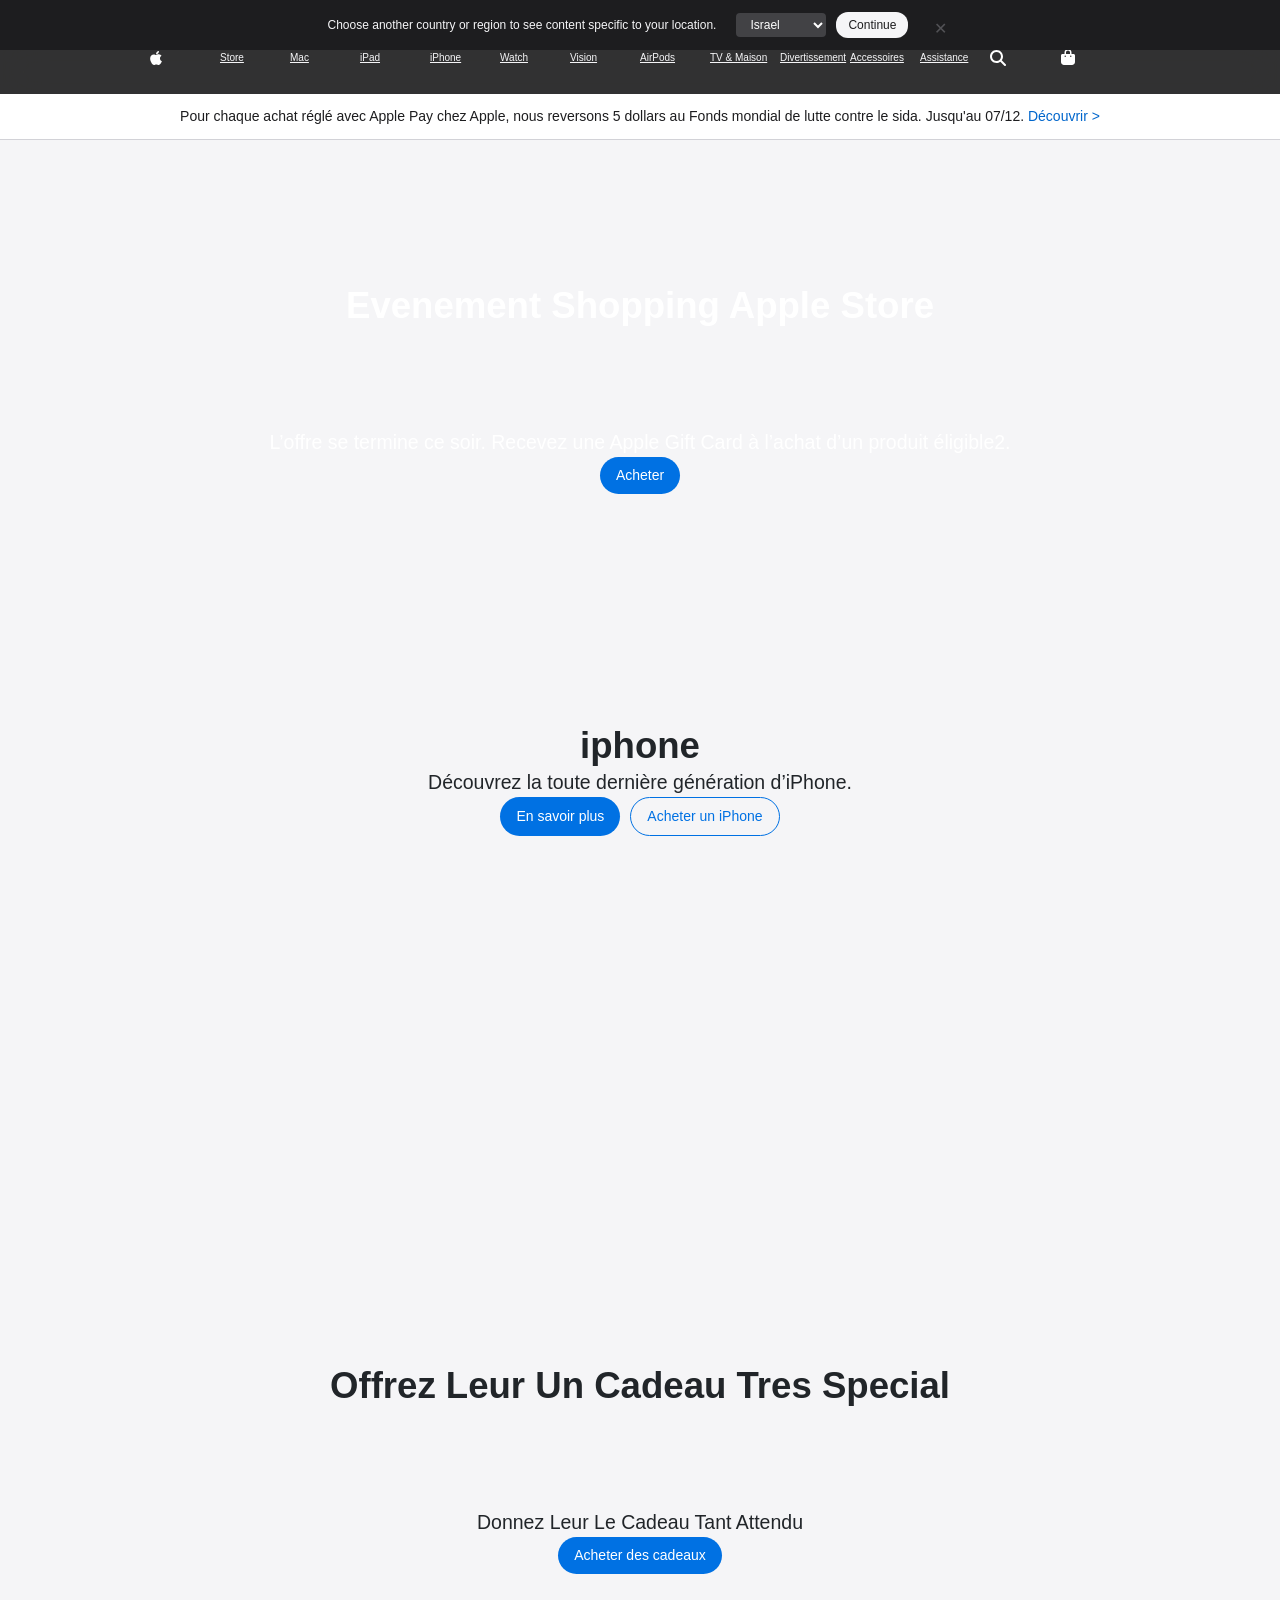
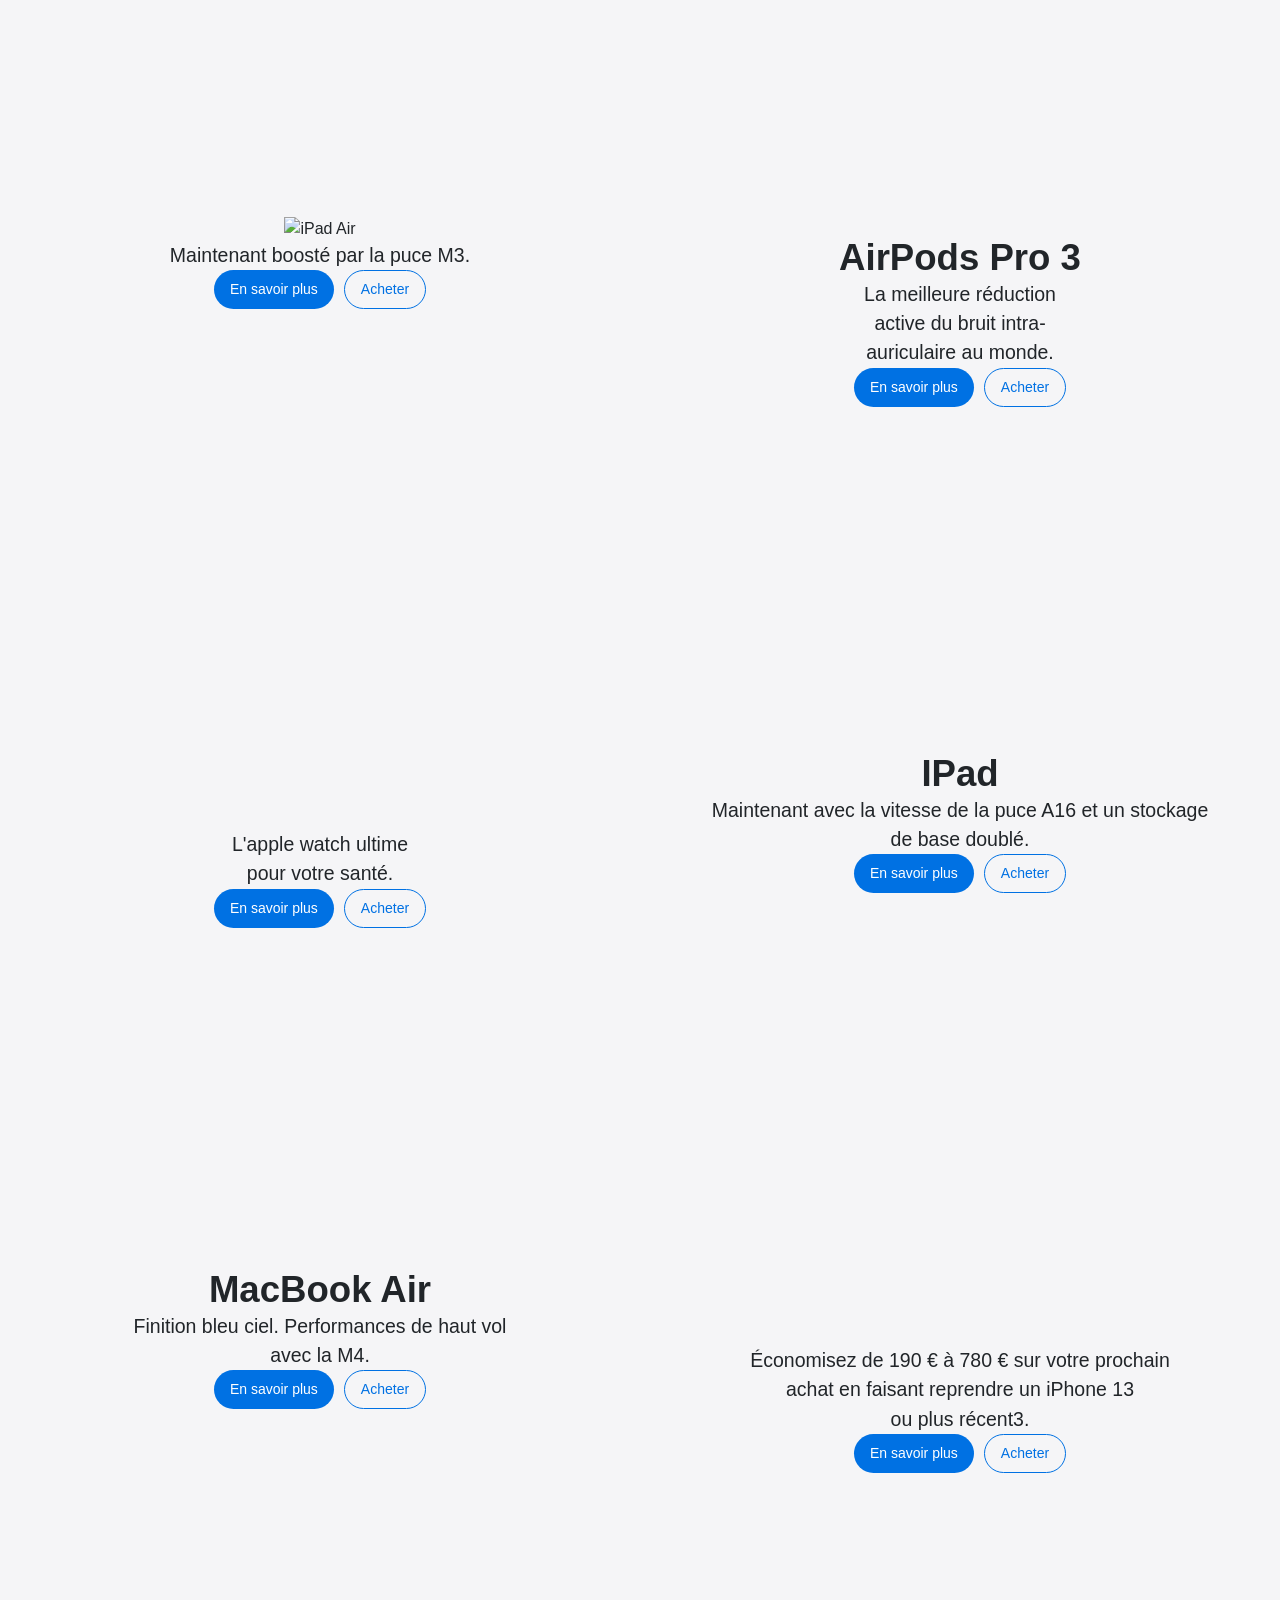
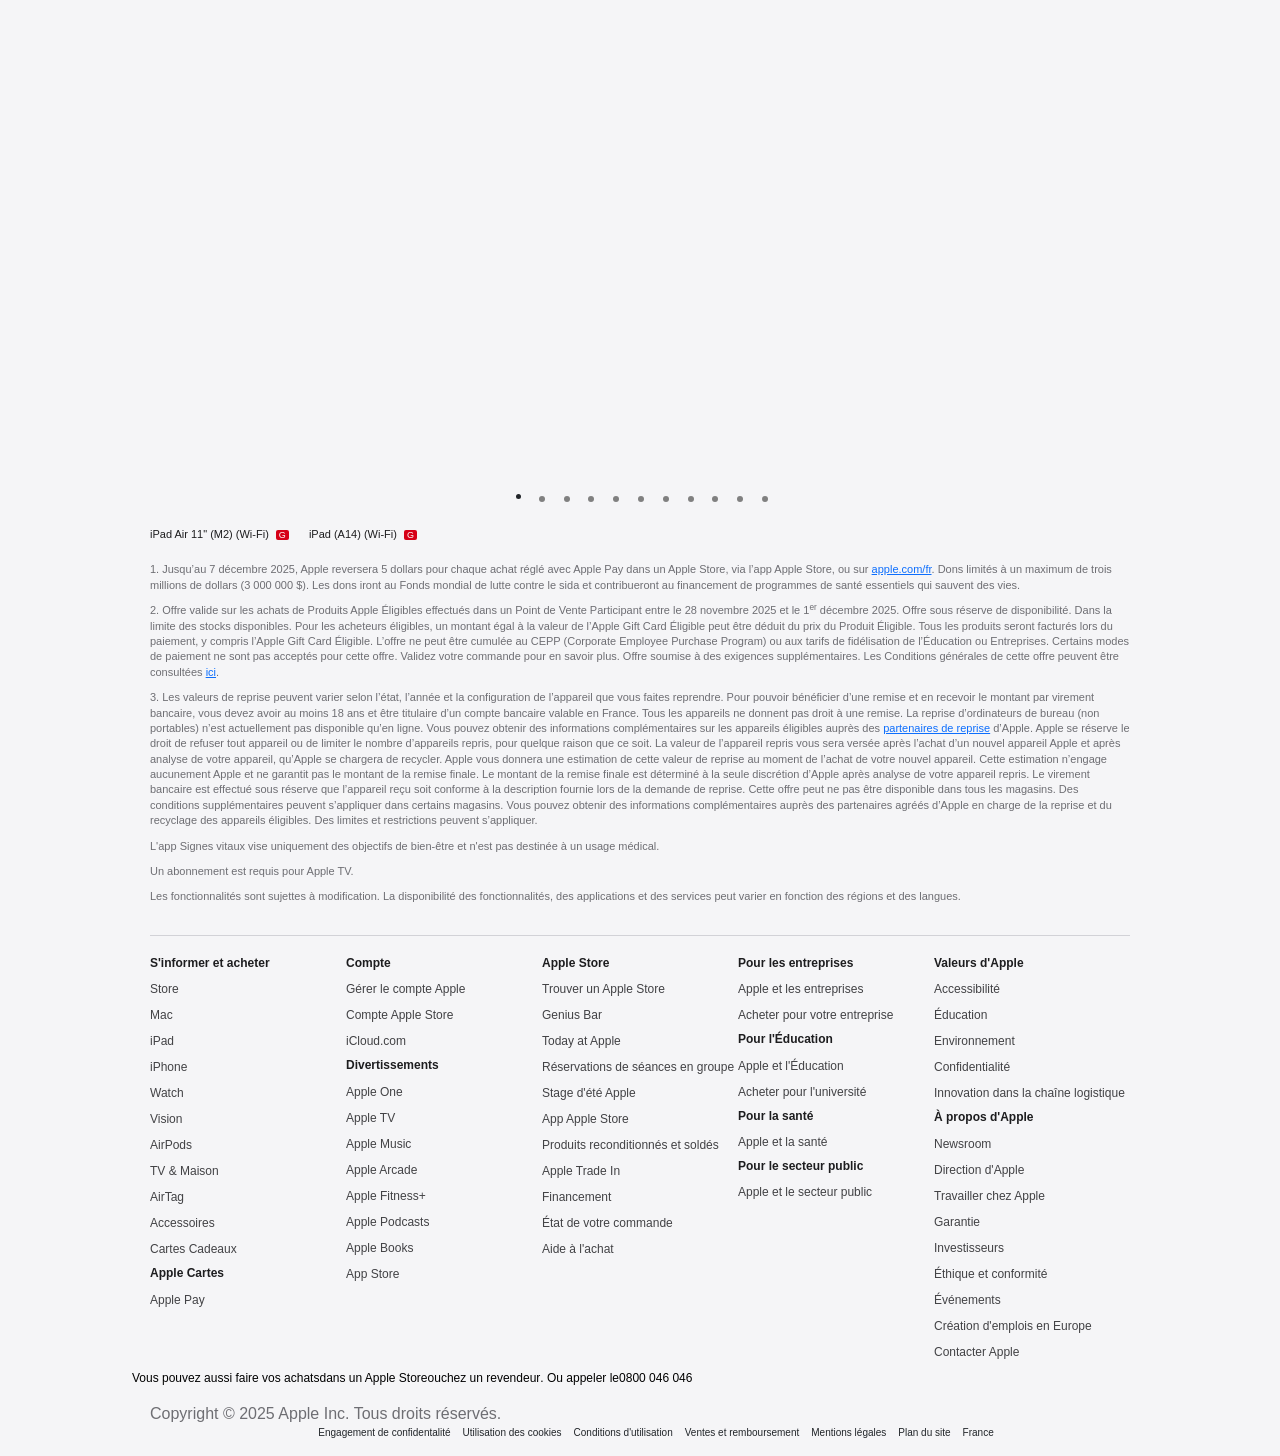
==== apple.html @ b0ec5931 "changement de lg" ====
<!doctype html>
<html>
<head>
    <meta charset="utf-8">
    <meta name="viewport" content="width=device-width, initial-scale=1">
    <title>Apple</title>
    <link href="https://cdn.jsdelivr.net/npm/bootstrap@5.3.0/dist/css/bootstrap.min.css" rel="stylesheet">
    <link rel="stylesheet" href="style.css">
</head>
<body>


    <div class="country-selector">
        <div class="container">
            <span>Choose another country or region to see content specific to your location.</span>
            <div class="selector-actions">
                <select class="custom-select">
                    <option value="israel">Israel</option>
                </select>
                <button class="btn-continue">Continue</button>
                <button class="btn-close">✕</button>
            </div>
        </div>
    </div>

    <nav class="main-nav">
        <ul class="nav-list">
            <li><svg xmlns="http://www.w3.org/2000/svg" viewBox="0 0 512 512" class="logos"><!--!Font Awesome Free v7.1.0 by @fontawesome - https://fontawesome.com License - https://fontawesome.com/license/free Copyright 2026 Fonticons, Inc.--><path d="M319.1 268.7c-.2-36.7 16.4-64.4 50-84.8-18.8-26.9-47.2-41.7-84.7-44.6-35.5-2.8-74.3 20.7-88.5 20.7-15 0-49.4-19.7-76.4-19.7-55.8 .9-115.1 44.5-115.1 133.2 0 26.2 4.8 53.3 14.4 81.2 12.8 36.7 59 126.7 107.2 125.2 25.2-.6 43-17.9 75.8-17.9 31.8 0 48.3 17.9 76.4 17.9 48.6-.7 90.4-82.5 102.6-119.3-65.2-30.7-61.7-90-61.7-91.9zM262.5 104.5c27.3-32.4 24.8-61.9 24-72.5-24.1 1.4-52 16.4-67.9 34.9-17.5 19.8-27.8 44.3-25.6 71.9 26.1 2 49.9-11.4 69.5-34.3z"/></svg></li>
            <li class="inv"><a href="#">Store</a></li>
            <li class="inv"><a href="#">Mac</a></li>
            <li class="inv"><a href="#">iPad</a></li>
            <li class="inv"><a href="#">iPhone</a></li>
            <li class="inv"><a href="#">Watch</a></li>
            <li class="inv"><a href="#">Vision</a></li>
            <li class="inv"><a href="#">AirPods</a></li>
            <li class="inv"><a href="#">TV & Maison</a></li>
            <li class="inv"><a href="#">Divertissement</a></li>
            <li class="inv"><a href="#">Accessoires</a></li>
            <li class="inv"><a href="#">Assistance</a></li>
            <li><svg xmlns="http://www.w3.org/2000/svg" viewBox="0 0 512 512" class="logos"><!--!Font Awesome Free v7.1.0 by @fontawesome - https://fontawesome.com License - https://fontawesome.com/license/free Copyright 2026 Fonticons, Inc.--><path d="M416 208c0 45.9-14.9 88.3-40 122.7L502.6 457.4c12.5 12.5 12.5 32.8 0 45.3s-32.8 12.5-45.3 0L330.7 376C296.3 401.1 253.9 416 208 416 93.1 416 0 322.9 0 208S93.1 0 208 0 416 93.1 416 208zM208 352a144 144 0 1 0 0-288 144 144 0 1 0 0 288z"/></svg></li>
            <li><svg xmlns="http://www.w3.org/2000/svg" viewBox="0 0 448 512" class="logos"><!--!Font Awesome Free v7.1.0 by @fontawesome - https://fontawesome.com License - https://fontawesome.com/license/free Copyright 2026 Fonticons, Inc.--><path d="M160 80c0-35.3 28.7-64 64-64s64 28.7 64 64l0 48-128 0 0-48zm-48 48l-64 0c-26.5 0-48 21.5-48 48L0 384c0 53 43 96 96 96l256 0c53 0 96-43 96-96l0-208c0-26.5-21.5-48-48-48l-64 0 0-48c0-61.9-50.1-112-112-112S112 18.1 112 80l0 48zm24 48a24 24 0 1 1 0 48 24 24 0 1 1 0-48zm152 24a24 24 0 1 1 48 0 24 24 0 1 1 -48 0z"/></svg></li>
        </ul>
    </nav>

    <div class="charity-banner">
        <p>Pour chaque achat réglé avec Apple Pay chez Apple, nous reversons 5 dollars au Fonds mondial de lutte contre le sida. Jusqu'au 07/12. <a href="#">Découvrir ></a></p>
    </div>

    <div class="container-fluid p-0">
                <div class="row m-0 ">
            <div class="col-12 backg-2 full-banner">
                <div class="text-center pt-4">
                    <h2 class="bigheaderbg2 white">Evenement Shopping Apple Store</h2>
                    <p class="textapplebg1 white">L’offre se termine ce soir. Recevez une Apple Gift Card à l’achat d’un produit éligible2.</p>
                    <div class="d-flex justify-content-center">
                        <input class="button1" type="button" value="Acheter">
                    </div>
                </div>
            </div>
        </div>

    <div class="container-fluid p-0">
                <div class="row m-0 ">
            <div class="col-12 backg-1 full-banner">
                <div class="text-center pt-4">
                    <h2 class="bigheaderbg2 ">iphone</h2>
                    <p class="textapplebg1 ">Dé­couvrez la toute dernière géné­ration d’iPhone.</p>
                    <div class="d-flex justify-content-center">
                        <input class="button1" type="button" value="En savoir plus">
                        <input class="button2" type="button" value="Acheter un iPhone">
                    </div>
                </div>
            </div>
        </div>
    <div class="container-fluid p-0">
                <div class="row m-0 ">
            <div class="col-12 backg0 full-banner">
                <div class="text-center pt-4">
                    <h2 class="bigheaderbg2 black">Offrez Leur Un Cadeau Tres Special</h2>
                    <p class="textapplebg1 black">Donnez Leur Le Cadeau Tant Attendu</p>
                    <div class="d-flex justify-content-center">
                        <input class="button1" type="button" value="Acheter des cadeaux">
                    </div>
                </div>
            </div>
        </div>

        <div class="row m-0 mt-3 g-3">
            <div class="col-12 col-md-6 offset-md-0  backg1 tile">
                <div class="text-center pt-4">
                    <img src="./images/textbg1.png" alt="iPad Air" style="max-height: 40px;">
                    <p class="textapplebg1">Maintenant boosté par la puce M3.</p>
                    <div class="d-flex justify-content-center">
                        <input class="button1" type="button" value="En savoir plus">
                        <input class="button2" type="button" value="Acheter">
                    </div>
                </div>
            </div>

            <div class="col-12 col-md-6 offset-md-0 backg2 tile">
                <div class="text-center pt-4">
                    <h2 class="bigheaderbg2">AirPods Pro 3</h2>
                    <p class="textapplebg2">La meilleure réduction active du bruit intra-auriculaire au monde.</p>
                    <div class="d-flex justify-content-center">
                        <input class="button1" type="button" value="En savoir plus">
                        <input class="button2" type="button" value="Acheter">
                    </div>
                </div>
            </div>

            <div class="col-12 col-md-6 offset-md-0 backg3 tile">
                 <div class="text-center pt-4">
                    <h2 class="bigheaderbg1 textbg3"></h2>
                    <p class="textapplebg2">L'apple watch ultime pour votre santé.</p>
                    <div class="d-flex justify-content-center">
                        <input class="button1" type="button" value="En savoir plus">
                        <input class="button2" type="button" value="Acheter">
                    </div>
                </div>
            </div>

            <div class="col-12 col-md-6 offset-md-0 backg4 tile">
                 <div class="text-center pt-4">
                    <h2 class="bigheaderbg2">IPad</h2>
                    <p class="textapplebg1">Maintenant avec la vitesse de la puce A16 et un stockage de base doublé.</p>
                    <div class="d-flex justify-content-center">
                        <input class="button1" type="button" value="En savoir plus">
                        <input class="button2" type="button" value="Acheter">
                    </div>
                </div>
            </div>
             <div class="col-12 col-md-6 offset-md-0 backg5 tile">
                 <div class="text-center pt-4">
                    <h2 class="bigheaderbg2">MacBook Air</h2>
                    <p class="textapplebg3">Finition bleu ciel. Performances de haut vol avec la M4.</p>
                    <div class="d-flex justify-content-center">
                        <input class="button1" type="button" value="En savoir plus">
                        <input class="button2" type="button" value="Acheter">
                    </div>
                </div>
            </div>

            <div class="col-12  col-md-6 offset-md-0  backg6 tile">
                 <div class="text-center pt-4">
                    <h2 class="bigheaderbg1 textbg6"></h2>
                    <p class="textapplebg3">Économisez de 190 € à 780 € sur votre
prochain achat en faisant reprendre un
iPhone 13 ou plus récent3.</p>
                    <div class="d-flex justify-content-center">
                        <input class="button1" type="button" value="En savoir plus">
                        <input class="button2" type="button" value="Acheter">
                    </div>
                </div>
            </div>
        </div>
    </div>

    <div class="row nav-list">
            <div class=" col-4">
                <div class= "bg7"></div>
            </div>
            <div class=" col-4">
                <div class= "bg8"></div>
            </div>
            <div class=" col-4">
                <div class= "bg9"></div>
            </div>
    </div>

        <ul class="nav-list-visible">
            <li class=""></li>
            <li class="gray"></li>
            <li class="gray"></li>
            <li class="gray"></li>
            <li class="gray"></li>
            <li class="gray"></li>
            <li class="gray"></li>
            <li class="gray"></li>
            <li class="gray"></li>
            <li class="gray"></li>
            <li class="gray"></li>

        </ul>

<div class="apple-container">
  <section class="legal-section">
    <div class="product-header">
      <span>iPad Air 11" (M2) (Wi-Fi) <span class="badge-g">G</span></span>
      <span>iPad (A14) (Wi-Fi) <span class="badge-g">G</span></span>
    </div>

    <p>1. Jusqu’au 7 décembre 2025, Apple reversera 5 dollars pour chaque achat réglé avec Apple Pay dans un Apple Store, via l’app Apple Store, ou sur <a href="#">apple.com/fr</a>. Dons limités à un maximum de trois millions de dollars (3 000 000 $). Les dons iront au Fonds mondial de lutte contre le sida et contribueront au financement de programmes de santé essentiels qui sauvent des vies.</p>

    <p>2. Offre valide sur les achats de Produits Apple Éligibles effectués dans un Point de Vente Participant entre le 28 novembre 2025 et le 1<sup>er</sup> décembre 2025. Offre sous réserve de disponibilité. Dans la limite des stocks disponibles. Pour les acheteurs éligibles, un montant égal à la valeur de l’Apple Gift Card Éligible peut être déduit du prix du Produit Éligible. Tous les produits seront facturés lors du paiement, y compris l’Apple Gift Card Éligible. L’offre ne peut être cumulée au CEPP (Corporate Employee Purchase Program) ou aux tarifs de fidélisation de l’Éducation ou Entreprises. Certains modes de paiement ne sont pas acceptés pour cette offre. Validez votre commande pour en savoir plus. Offre soumise à des exigences supplémentaires. Les Conditions générales de cette offre peuvent être consultées <a href="#">ici</a>.</p>

    <p>3. Les valeurs de reprise peuvent varier selon l’état, l’année et la configuration de l’appareil que vous faites reprendre. Pour pouvoir bénéficier d’une remise et en recevoir le montant par virement bancaire, vous devez avoir au moins 18 ans et être titulaire d’un compte bancaire valable en France. Tous les appareils ne donnent pas droit à une remise. La reprise d’ordinateurs de bureau (non portables) n’est actuellement pas disponible qu’en ligne. Vous pouvez obtenir des informations complémentaires sur les appareils éligibles auprès des <a href="#">partenaires de reprise</a> d’Apple. Apple se réserve le droit de refuser tout appareil ou de limiter le nombre d’appareils repris, pour quelque raison que ce soit. La valeur de l’appareil repris vous sera versée après l’achat d’un nouvel appareil Apple et après analyse de votre appareil, qu’Apple se chargera de recycler. Apple vous donnera une estimation de cette valeur de reprise au moment de l’achat de votre nouvel appareil. Cette estimation n’engage aucunement Apple et ne garantit pas le montant de la remise finale. Le montant de la remise finale est déterminé à la seule discrétion d’Apple après analyse de votre appareil repris. Le virement bancaire est effectué sous réserve que l’appareil reçu soit conforme à la description fournie lors de la demande de reprise. Cette offre peut ne pas être disponible dans tous les magasins. Des conditions supplémentaires peuvent s’appliquer dans certains magasins. Vous pouvez obtenir des informations complémentaires auprès des partenaires agréés d’Apple en charge de la reprise et du recyclage des appareils éligibles. Des limites et restrictions peuvent s’appliquer.</p>

    <p>L'app Signes vitaux vise uniquement des objectifs de bien-être et n'est pas destinée à un usage médical.</p>
    <p>Un abonnement est requis pour Apple TV.</p>
    <p>Les fonctionnalités sont sujettes à modification. La disponibilité des fonctionnalités, des applications et des services peut varier en fonction des régions et des langues.</p>
  </section>

  <nav class="sitemap-grid">
    <div class="col-2 colf col-md-4 offset-2 offset-md-0">
      <h3>S'informer et acheter</h3>
      <ul>
        <li>Store</li><li>Mac</li><li>iPad</li><li>iPhone</li><li>Watch</li><li>Vision</li><li>AirPods</li><li>TV & Maison</li><li>AirTag</li><li>Accessoires</li><li>Cartes Cadeaux</li>
      </ul>
      <h3 class="mt">Apple Cartes</h3>
      <ul><li>Apple Pay</li></ul>
    </div>

    <div class="col-2 colf col-md-4 offset-2 offset-md-0">
      <h3>Compte</h3>
      <ul>
        <li>Gérer le compte Apple</li><li>Compte Apple Store</li><li>iCloud.com</li>
      </ul>
      <h3 class="mt">Divertissements</h3>
      <ul>
        <li>Apple One</li><li>Apple TV</li><li>Apple Music</li><li>Apple Arcade</li><li>Apple Fitness+</li><li>Apple Podcasts</li><li>Apple Books</li><li>App Store</li>
      </ul>
    </div>

    <div class="col-2 colf col-md-4 offset-2 offset-md-0">
      <h3>Apple Store</h3>
      <ul>
        <li>Trouver un Apple Store</li><li>Genius Bar</li><li>Today at Apple</li><li>Réservations de séances en groupe</li><li>Stage d'été Apple</li><li>App Apple Store</li><li>Produits reconditionnés et soldés</li><li>Apple Trade In</li><li>Financement</li><li>État de votre commande</li><li>Aide à l'achat</li>
      </ul>
    </div>

    <div class="col-2 colf col-md-4 offset-2 offset-md-0">
      <h3>Pour les entreprises</h3>
      <ul><li>Apple et les entreprises</li><li>Acheter pour votre entreprise</li></ul>
      <h3 class="mt">Pour l'Éducation</h3>
      <ul><li>Apple et l'Éducation</li><li>Acheter pour l'université</li></ul>
      <h3 class="mt">Pour la santé</h3>
      <ul><li>Apple et la santé</li></ul>
      <h3 class="mt">Pour le secteur public</h3>
      <ul><li>Apple et le secteur public</li></ul>
    </div>

    <div class="col-2 colf col-md-4 offset-2 offset-md-0">
      <h3>Valeurs d'Apple</h3>
      <ul>
        <li>Accessibilité</li><li>Éducation</li><li>Environnement</li><li>Confidentialité</li><li>Innovation dans la chaîne logistique</li>
      </ul>
      <h3 class="mt">À propos d'Apple</h3>
      <ul>
        <li>Newsroom</li><li>Direction d'Apple</li><li>Travailler chez Apple</li><li>Garantie</li><li>Investisseurs</li><li>Éthique et conformité</li><li>Événements</li><li>Création d'emplois en Europe</li><li>Contacter Apple</li>
      </ul>
    </div>


  </nav>


</div>
    <div class="phrase">
        <ul class="nav-list-phrase">
            <li>Vous pouvez aussi faire vos achats </li>
            <li><a href="#"> dans un Apple Store</a></li>
            <li> ou </li>
            <li><a href="#"> chez un revendeur</a></li>
            <li>. Ou appeler le </li>
            <li><a href="#"> 0800 046 046 </a></li>
        </ul>

    </div>

<footer>
    <div class="marginfooter">Copyright © 2025 Apple Inc. Tous droits réservés.</div>
    <div class="footerlist">
        <ul class="footerlist">
            <li>Engagement de confidentalité</li>
            <li>Utilisation des cookies</li>
            <li>Conditions d'utilisation</li>
            <li>Ventes et remboursement</li>
            <li>Mentions légales</li>
            <li>Plan du site</li>
            <li>France</li>
        </ul>
    </div>

    
</footer>



</body>
</html>
---- style.css ----
body {
    font-family: "SF Pro Text", "Myriad Set Pro", "Helvetica Neue", Helvetica, Arial, sans-serif;
    background-color: #f5f5f7;
}

.logos{
    width: 16px;
    height: 16px;
    fill: white;
}

.bg7{
    background-image: url(./images/bg7ss.png);
    height: 40vh;
    background-repeat: no-repeat;
background-size: cover;}
.bg8{
    background-image: url(./images/bg8.jpg);
    height: 40vh;
    background-repeat: no-repeat;
}
.bg9{
    background-image: url(./images/bg9ss.png);
    height: 40vh;
    background-repeat: no-repeat;
}

.country-selector {
    background-color: #1d1d1f;
    color: #f5f5f7;
    font-size: 12px;
    padding: 12px 0;
}

.country-selector .container {
    max-width: 1000px;
    margin: 0 auto;
    display: flex;
    justify-content: center;
    align-items: center;
    gap: 20px;
}

.selector-actions {
    display: flex;
    align-items: center;
    gap: 10px;
}

.custom-select {
    background: #424245;
    color: white;
    border: none;
    padding: 4px 30px 4px 10px;
    border-radius: 4px;
    outline: none;
}

.btn-continue {
    background-color: #f5f5f7;
    color: #1d1d1f;
    border: none;
    padding: 4px 12px;
    border-radius: 12px;
    cursor: pointer;
    font-weight: 500;
}

.btn-close {
    background: none;
    color: #86868b;
    border: none;
    font-size: 16px;
    cursor: pointer;
    margin-left: 10px;
}

.main-nav {
    background-color: rgba(0, 0, 0, 0.8);
    backdrop-filter: blur(20px);
    height: 44px;
    display: flex;
    justify-content: center;
}

.nav-list {
    list-style: none;
    display: flex;
    justify-content: center;
    width: 1343px;
    margin-left: 150px;
    margin-right: 150px;
    padding: 0;

}

.nav-list-visible {
    display: flex;
    justify-content: space-between;
    margin-left: 500px;
    margin-right: 500px;

}

.gray::marker {
    color: gray; /* Change la couleur du point en gris */
    font-size: 1.2em; /* Optionnel : ajuste la taille du point */
}
.nav-list li {
    height: 40vh;
    flex: 1; 
    background-repeat: no-repeat;
    background-size: cover;
    background-position: center;
    display: flex;
    justify-content: flex-start;

}

.nav-list li a {
    color: #f5f5f7;
    font-size: 10px;

}

.phrase {
    margin-left: 100px;
}
.nav-list-phrase {
    display: flex;
    justify-content: start;
    list-style: none;

    ;

}
.nav-list-phrase li  {
    text-decoration: none;
    color: black;
    font-size: 12px;

}

.nav-list-phrase li a {
    text-decoration: none;
    color: black;
    font-size: 12px;

}

.nav-list li a:hover {
    opacity: 1;
}

.apple-logo {
    height: 18px;
    filter: invert(1);
}

.charity-banner {
    background-color: white;
    padding: 12px 0;
    text-align: center;
    border-bottom: 1px solid #d2d2d7;
}

.charity-banner p {
    font-size: 14px;
    color: #1d1d1f;
    max-width: 90%;
    margin: 0 auto;
}

.charity-banner a {
    color: #0066cc;
    text-decoration: none;
}

.charity-banner a:hover {
    text-decoration: underline;
}



.textapplebg1, .textapplebg2 {
    font-family: HelveticaNeue-Light, "Helvetica Neue Light", "Helvetica Neue", Helvetica, Arial, sans-serif;
    font-weight: 400;
}

.textapplebg1 {
    font-size: 19.5px;
    text-align: center;
    padding: 10 px;
    margin-bottom: 0;

}

.textapplebg2 {
    font-size: 19.5px;
    text-align: center;
    padding: 10 px;
    margin-bottom: 0;
    margin-left: 210px;
    margin-right: 210px;
}

.textapplebg3 {
    font-size: 19.5px;
    text-align: center;
    padding: 10 px;
    margin-bottom: 0;
    margin-left: 100px;
    margin-right: 100px;
}
.bigheaderbg2 {
    font-family: HelveticaNeue-Bold, "Helvetica Neue Bold", sans-serif;
    font-weight: 700;
    font-size: 36.6px;
    text-align: center;
    margin: 20px 0 0 0;
}

.full-banner {
    height: 60vh; 
    background-position: center;
    background-size: cover;
    background-repeat: no-repeat;
}

.tile {
    height: 500px; 
    background-position: bottom center;
    background-size: cover;
    background-repeat: no-repeat;
    display: flex;
    flex-direction: column;
    align-items: center;
}


.backg-2 { background-image: url(./images/bg-2.jpg); }
.backg-1 { background-image: url(./images/bg-1.jpg); }
.backg0  { background-image: url(./images/bg0.jpg); }
.backg1  { background-image: url(./images/bg1.jpg); }
.backg2  { background-image: url(./images/bg2.jpg); }
.backg3  { background-image: url(./images/bg3.jpg); }
.backg4  { background-image: url(./images/bg4.jpg); }
.backg5  { background-image: url(./images/bg5.jpg); }
.backg6  { background-image: url(./images/bg6.jpg); }
.textbg3 {
    background-image: url(./images/textbg3.png);
    height: 10vh;
    background-repeat: no-repeat;
    background-position: top center;
}

.white {
    color: white;
    padding-top: 100px;
}

.black {
    padding-top: 100px;
}
.textbg6 {
    background-image: url(./images/textbg6.png);
    height: 10vh;
    background-repeat: no-repeat;
    background-position: top center;
}


.button1 {
    background-color: #0071e3;
    color: white;
    border-radius: 980px;
    padding: 8px 16px;
    border: none;
    margin: 0 5px;
    font-size: 14px;
}

.button2 {
    background-color: transparent;
    color: #0071e3;
    border-radius: 980px;
    padding: 8px 16px;
    border: 1px solid #0071e3;
    margin: 0 5px;
    font-size: 14px;
}

.apple-container {
    width: 100%;
    max-width: 980px;
    background-color: transparent; 
    margin-left: 150px;
}

.legal-section {
    font-size: 11px;
    line-height: 1.4;
    color: #6e6e73;
    padding-bottom: 20px;
    border-bottom: 1px solid #d2d2d7; 
}

.legal-section p {
    margin-bottom: 10px;
}

.product-header {
    display: flex;
    gap: 20px;
    margin-bottom: 20px;
    color: #1d1d1f;
    font-weight: 400;
}

.badge-g {
    background-color: #d60017;
    color: white;
    font-size: 9px;
    padding: 0 3px;
    border-radius: 2px;
    margin-left: 4px;
}

.sitemap-grid {
    display: flex;
    padding-top: 20px;
    gap: 0; 
}

.colf {
    flex: 1;
}

.colf h3 {
    font-size: 12px;
    font-weight: 600;
    color: #1d1d1f;
    margin: 0 0 10px 0;
}

.colf ul {
    list-style: none;
    padding: 0;
    margin: 0;
}

.colf li {
    font-size: 12px;
    color: #424245;
    margin-bottom: 8px; 
    cursor: pointer;
}

.mt {
    margin-top: 20px;
}


.row { --bs-gutter-x: 0; }
.g-3 { --bs-gutter-x: 1rem; --bs-gutter-y: 1rem; }

.marginfooter {
        line-height: 1.4;
    color: #6e6e73;
    margin-left: 150px;
}
.footer {
    line-height: 1.4;
    color: #6e6e73;
}
.footerlist {
    display: flex;
    justify-content: space-evenly;
    align-items: center;
    list-style: none;
    flex-direction: row;
    gap :12px;
    font-size: 10px;
    

    

}

@media (min-width : 900px) {
  .nav-list
{
            color: #1d1d1f ;

}  
}


@media (min-width: 600px) {
    .nav-list {
    color: white;
    }
}
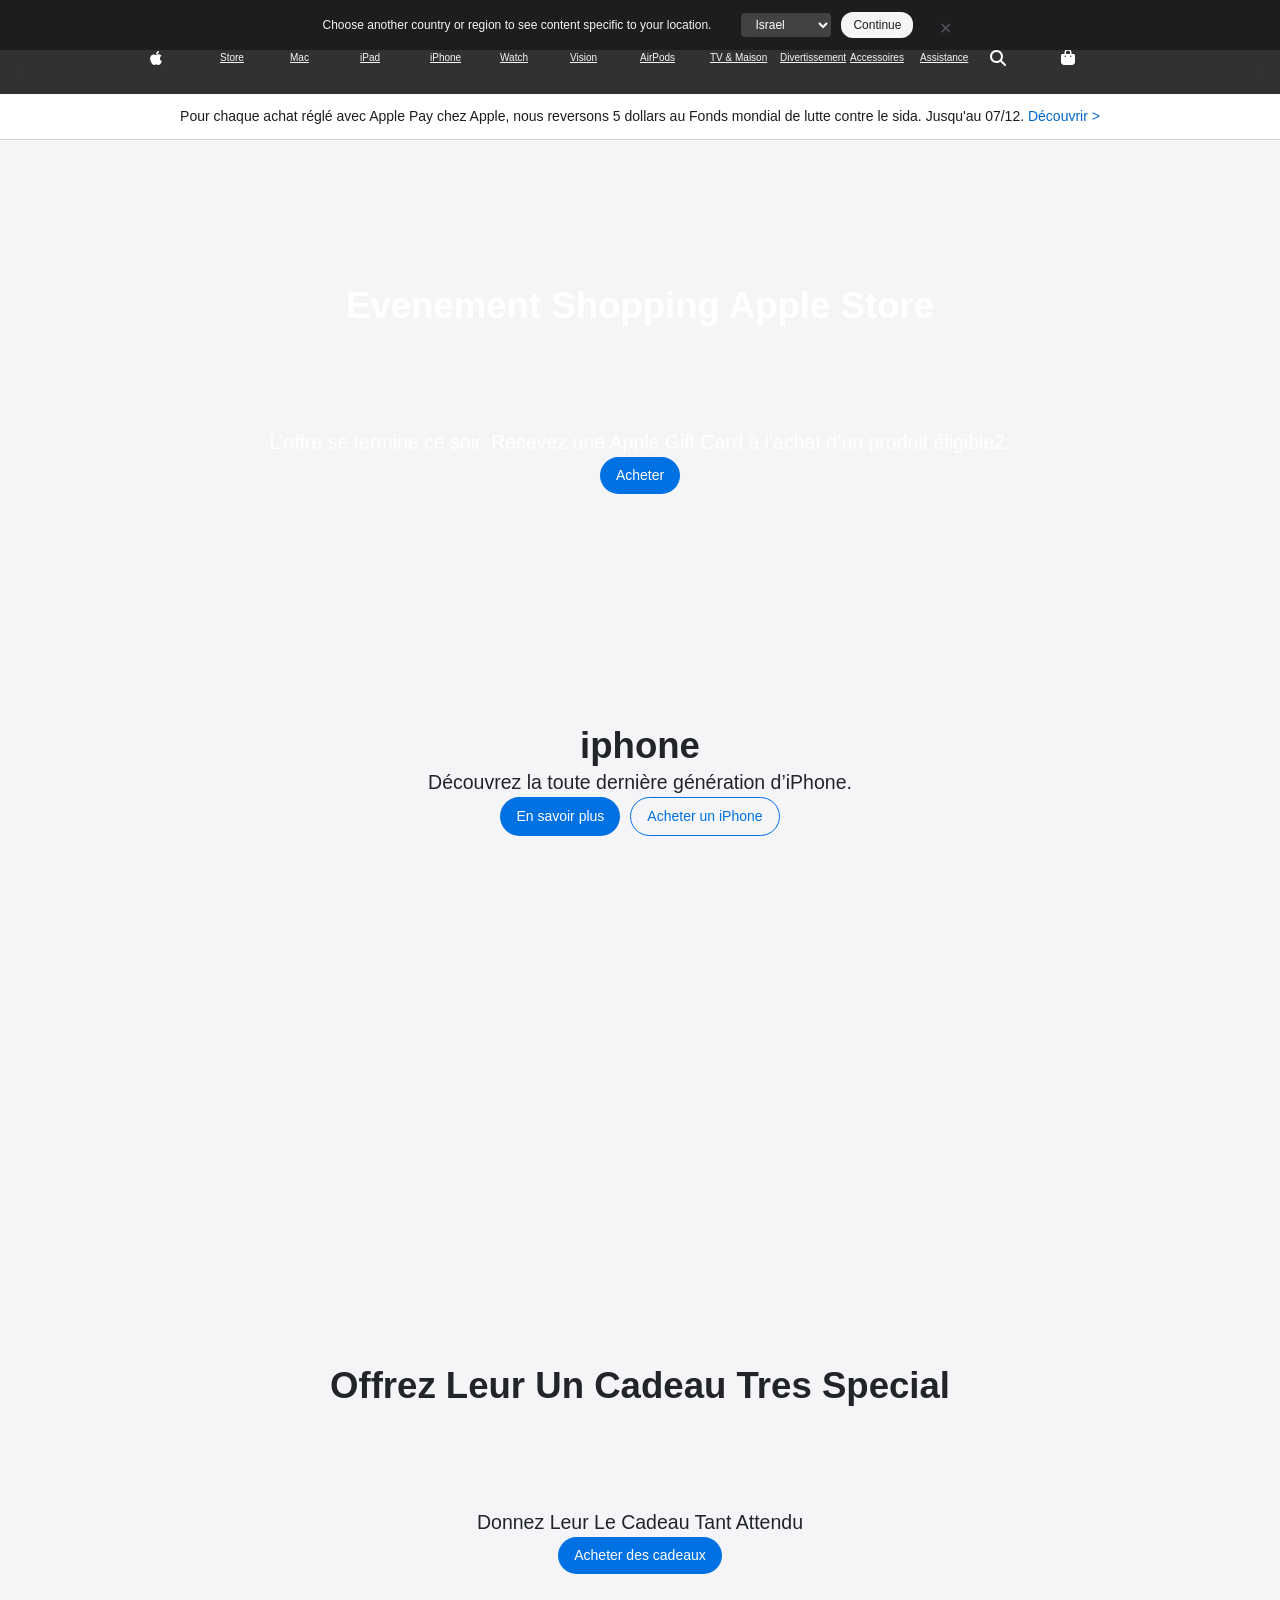
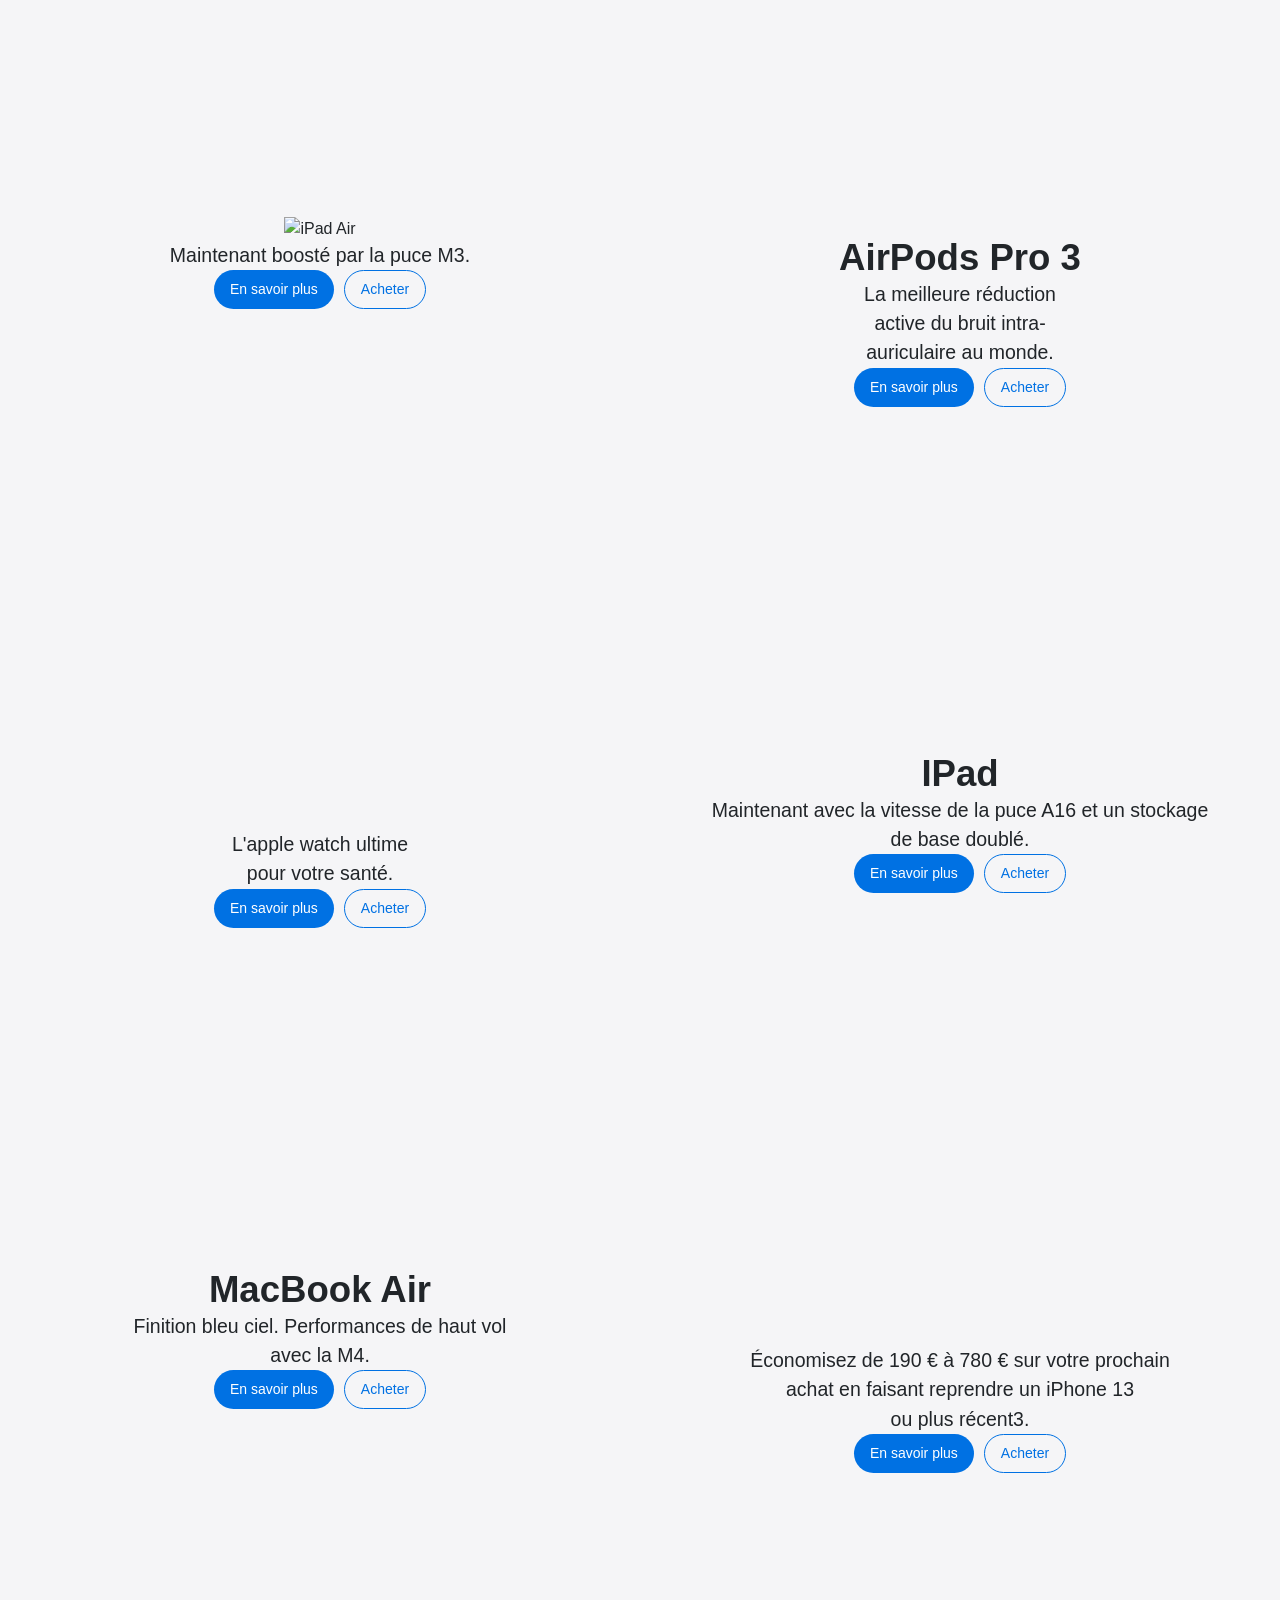
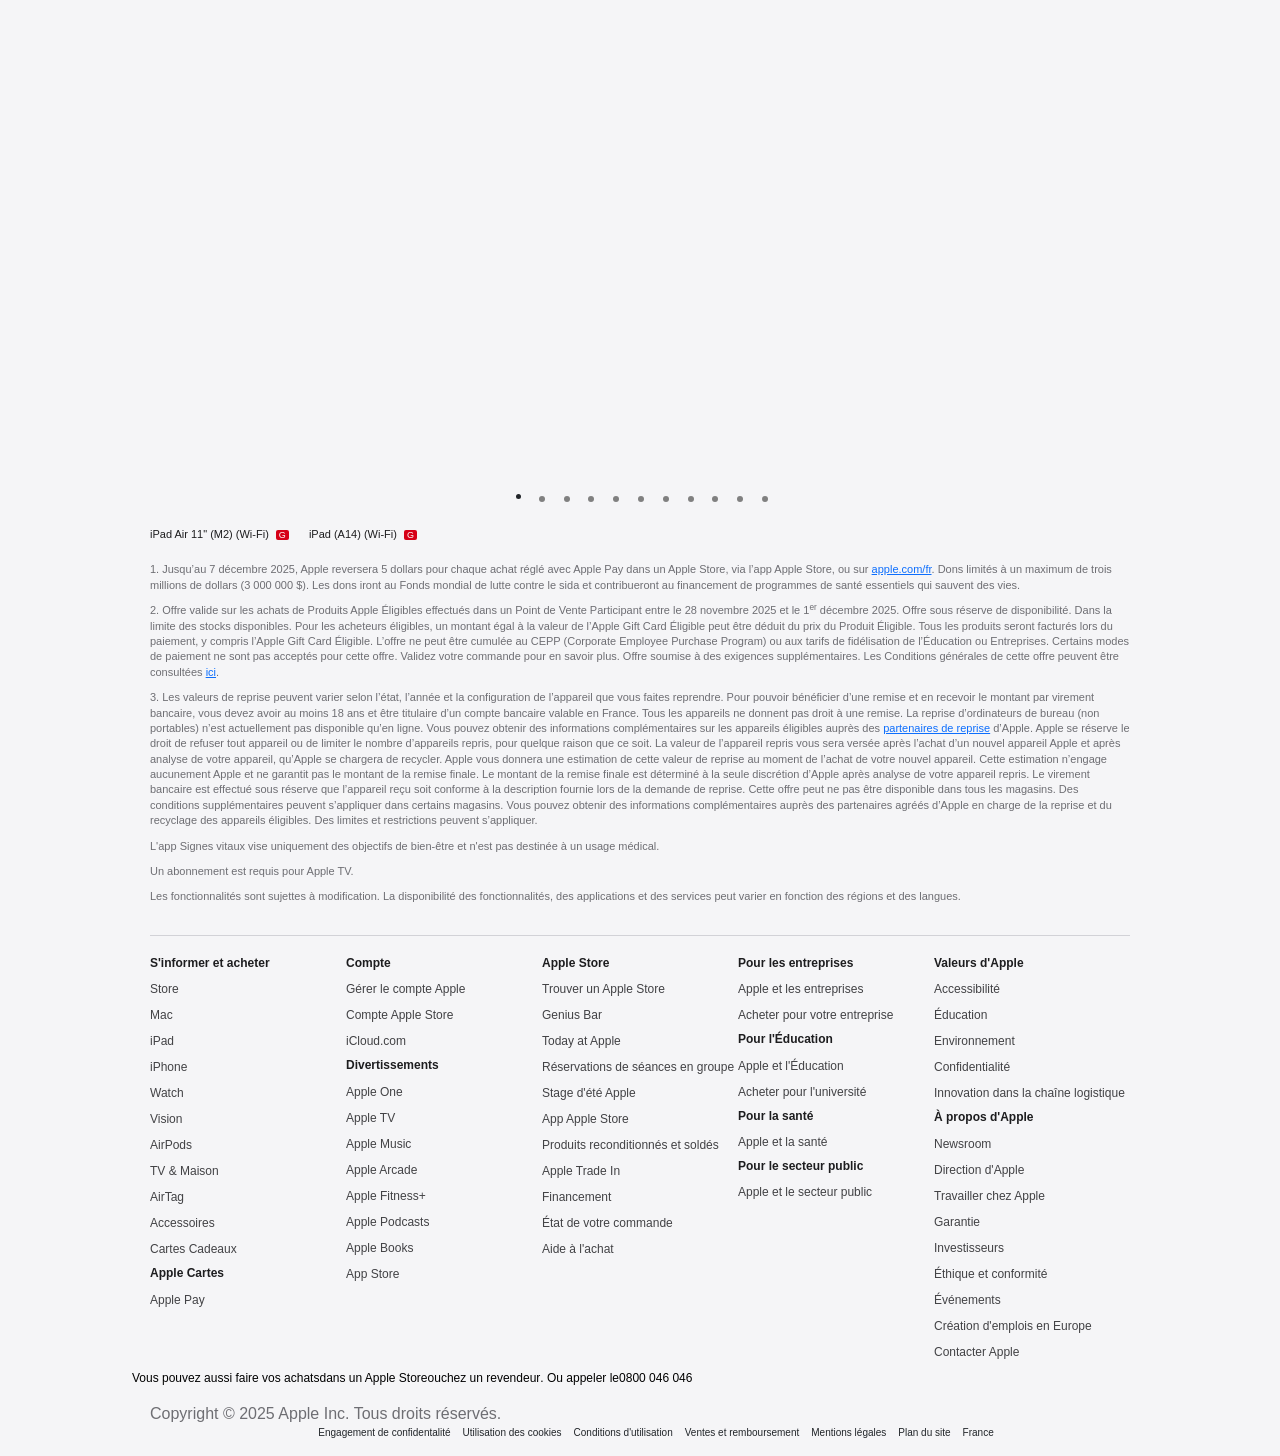
==== commit c2204a39: "select add label" ====
--- a/apple.html
+++ b/apple.html
@@ -14,6 +14,7 @@
         <div class="container">
             <span>Choose another country or region to see content specific to your location.</span>
             <div class="selector-actions">
+                <label name = "pays"></label>
                 <select class="custom-select">
                     <option value="israel">Israel</option>
                 </select>
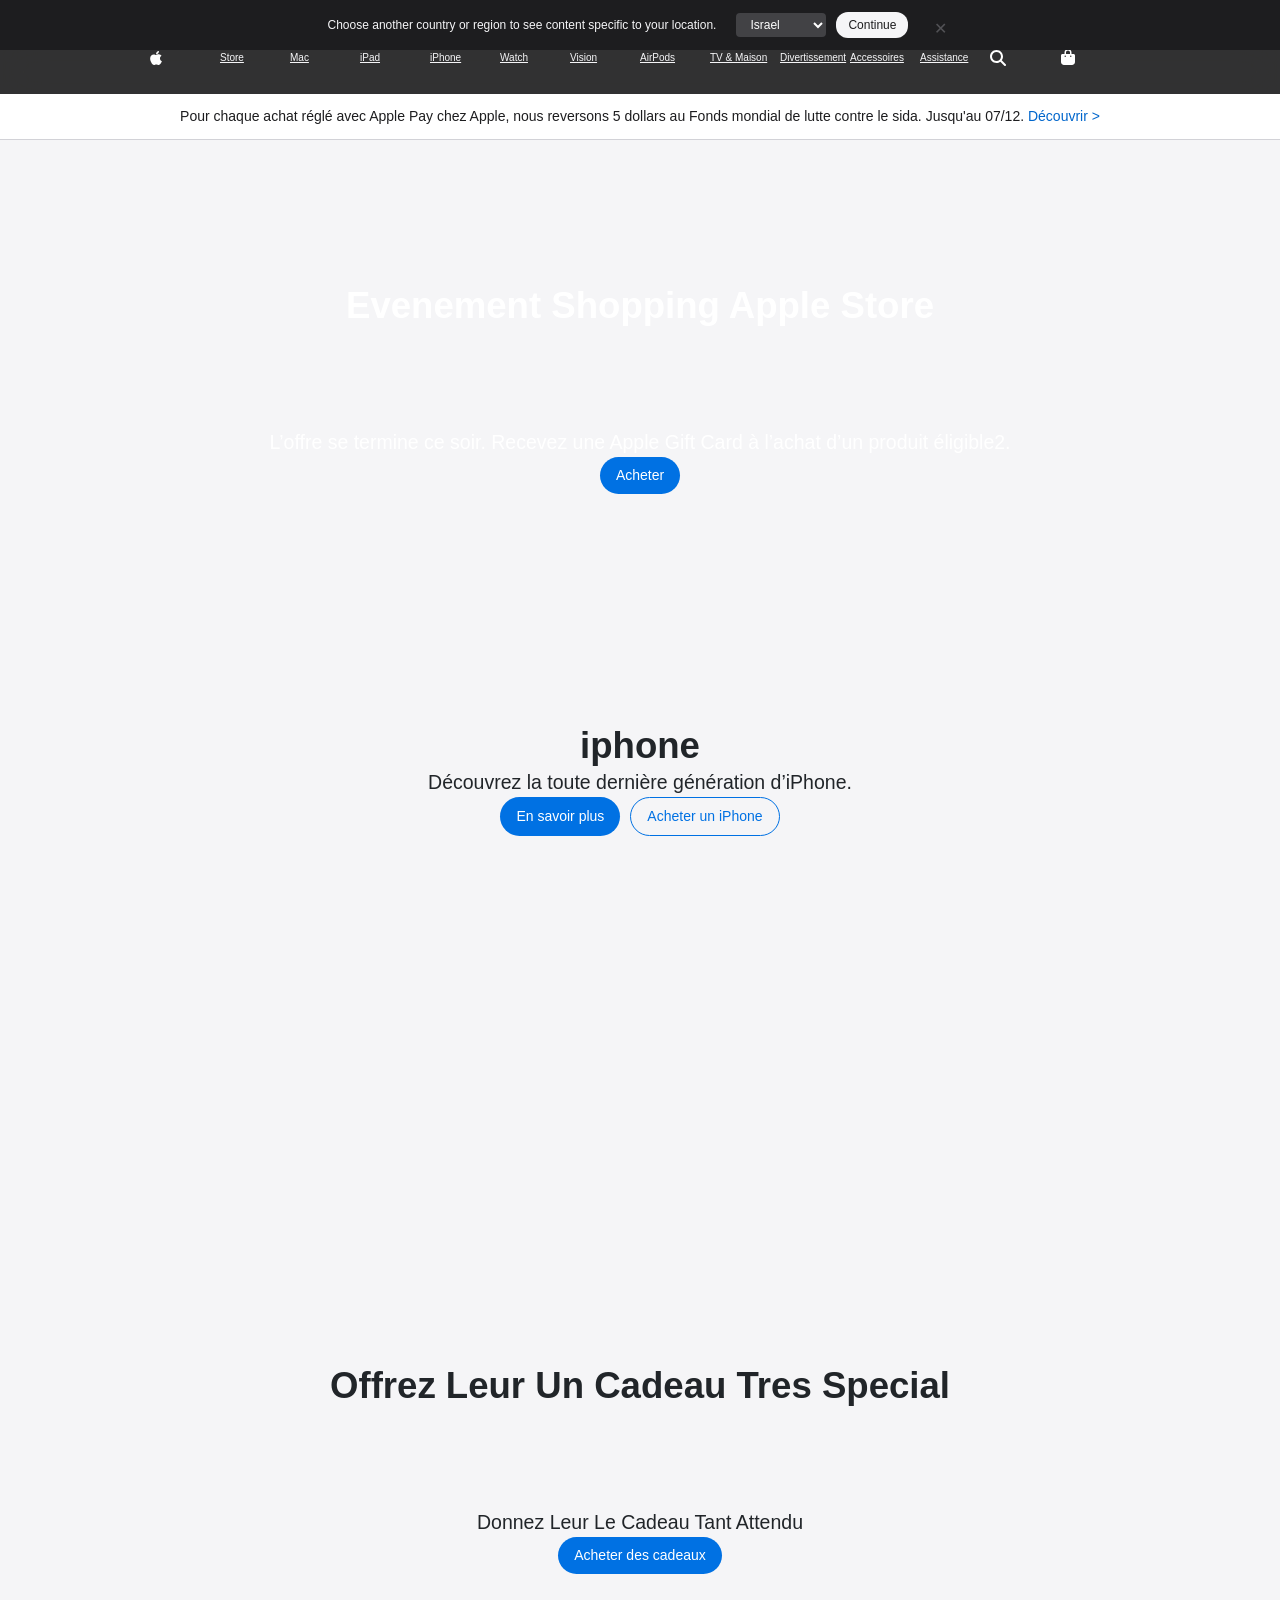
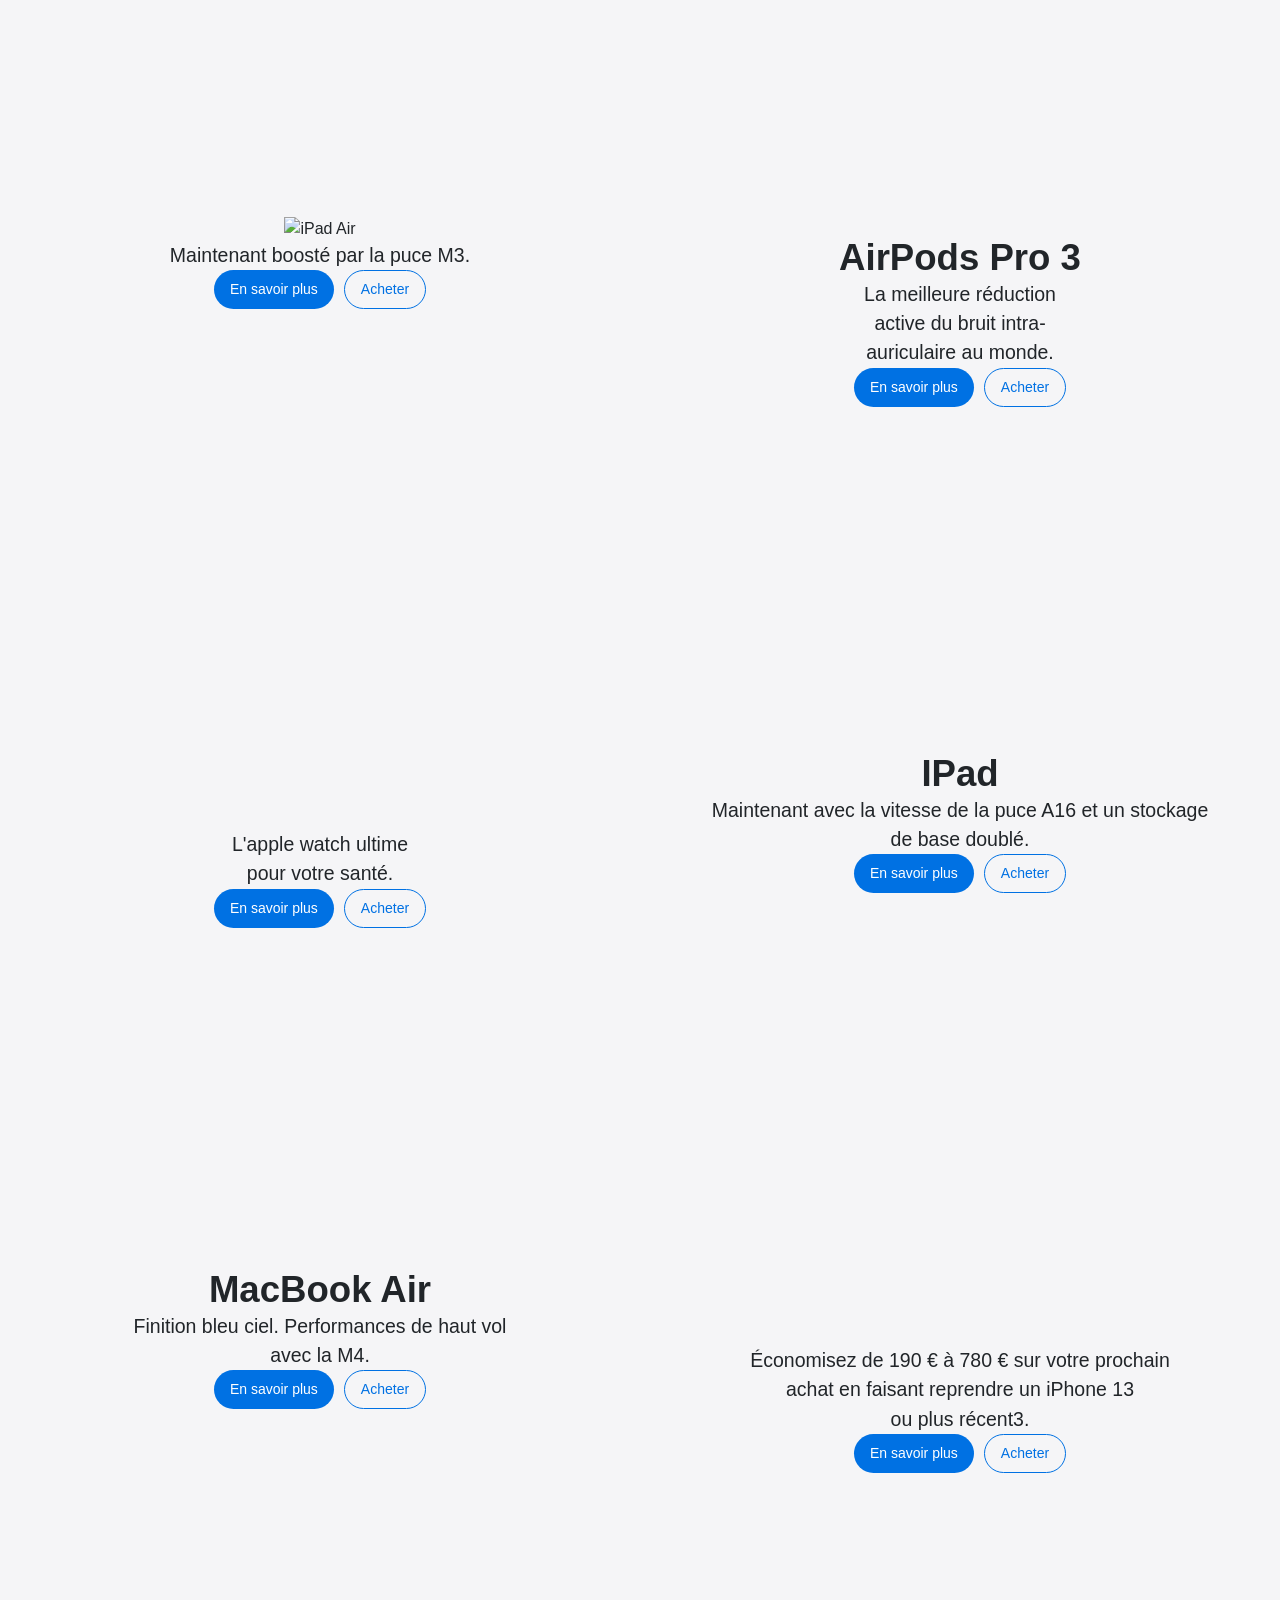
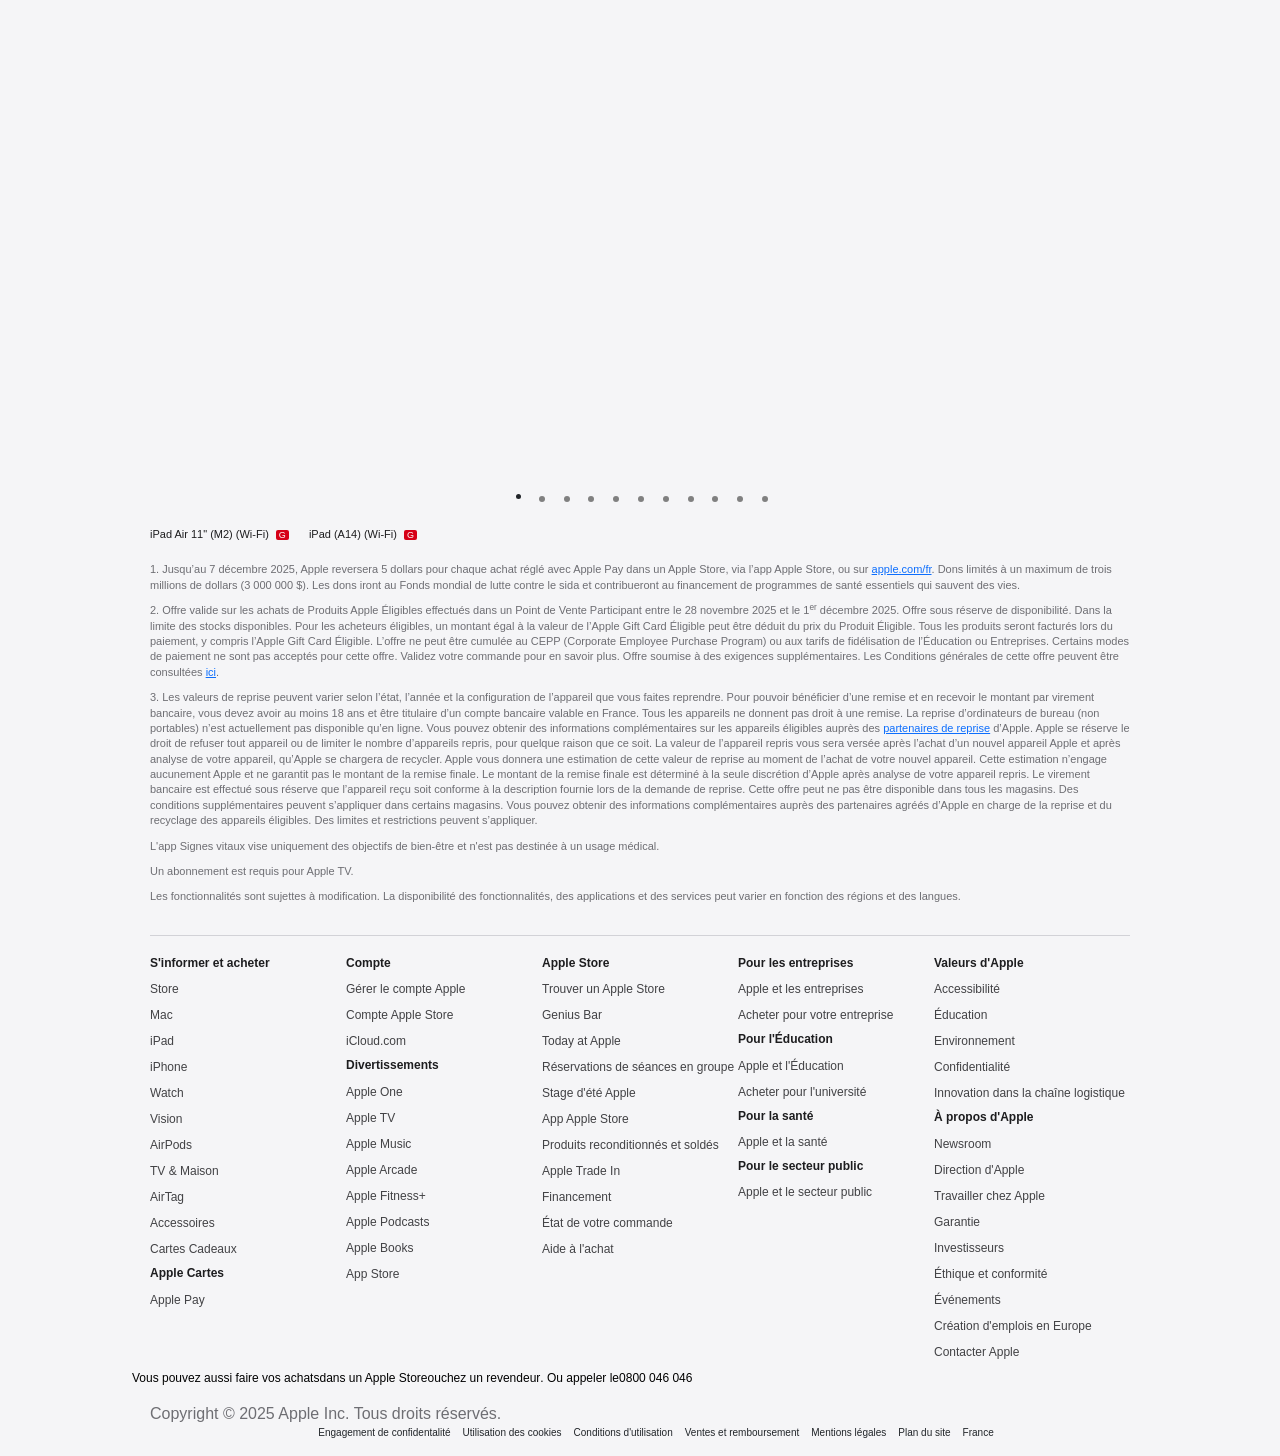
==== commit 63d71eed: "label change" ====
--- a/apple.html
+++ b/apple.html
@@ -12,9 +12,9 @@
 
     <div class="country-selector">
         <div class="container">
-            <span>Choose another country or region to see content specific to your location.</span>
+            <label for="state">Choose another country or region to see content specific to your location.</label>
             <div class="selector-actions">
-                <label name = "pays"></label>
+
                 <select class="custom-select">
                     <option value="israel">Israel</option>
                 </select>
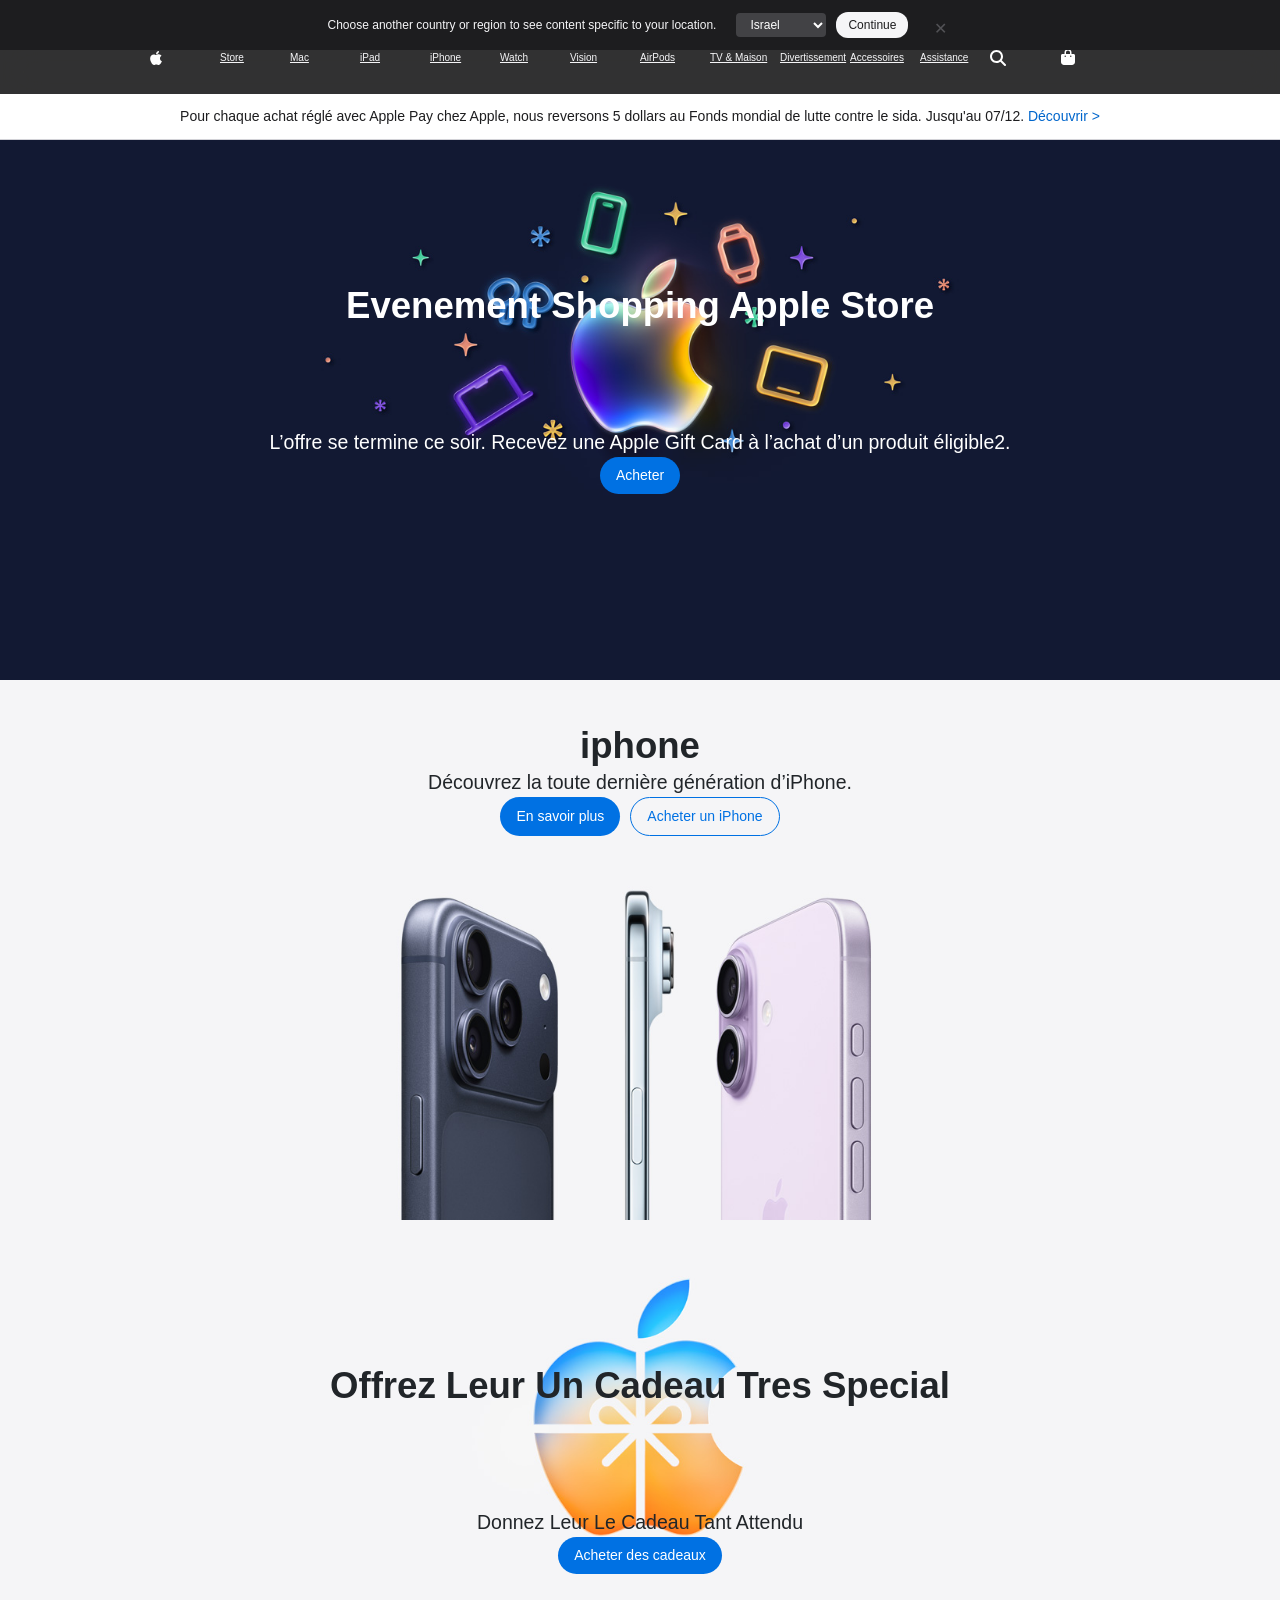
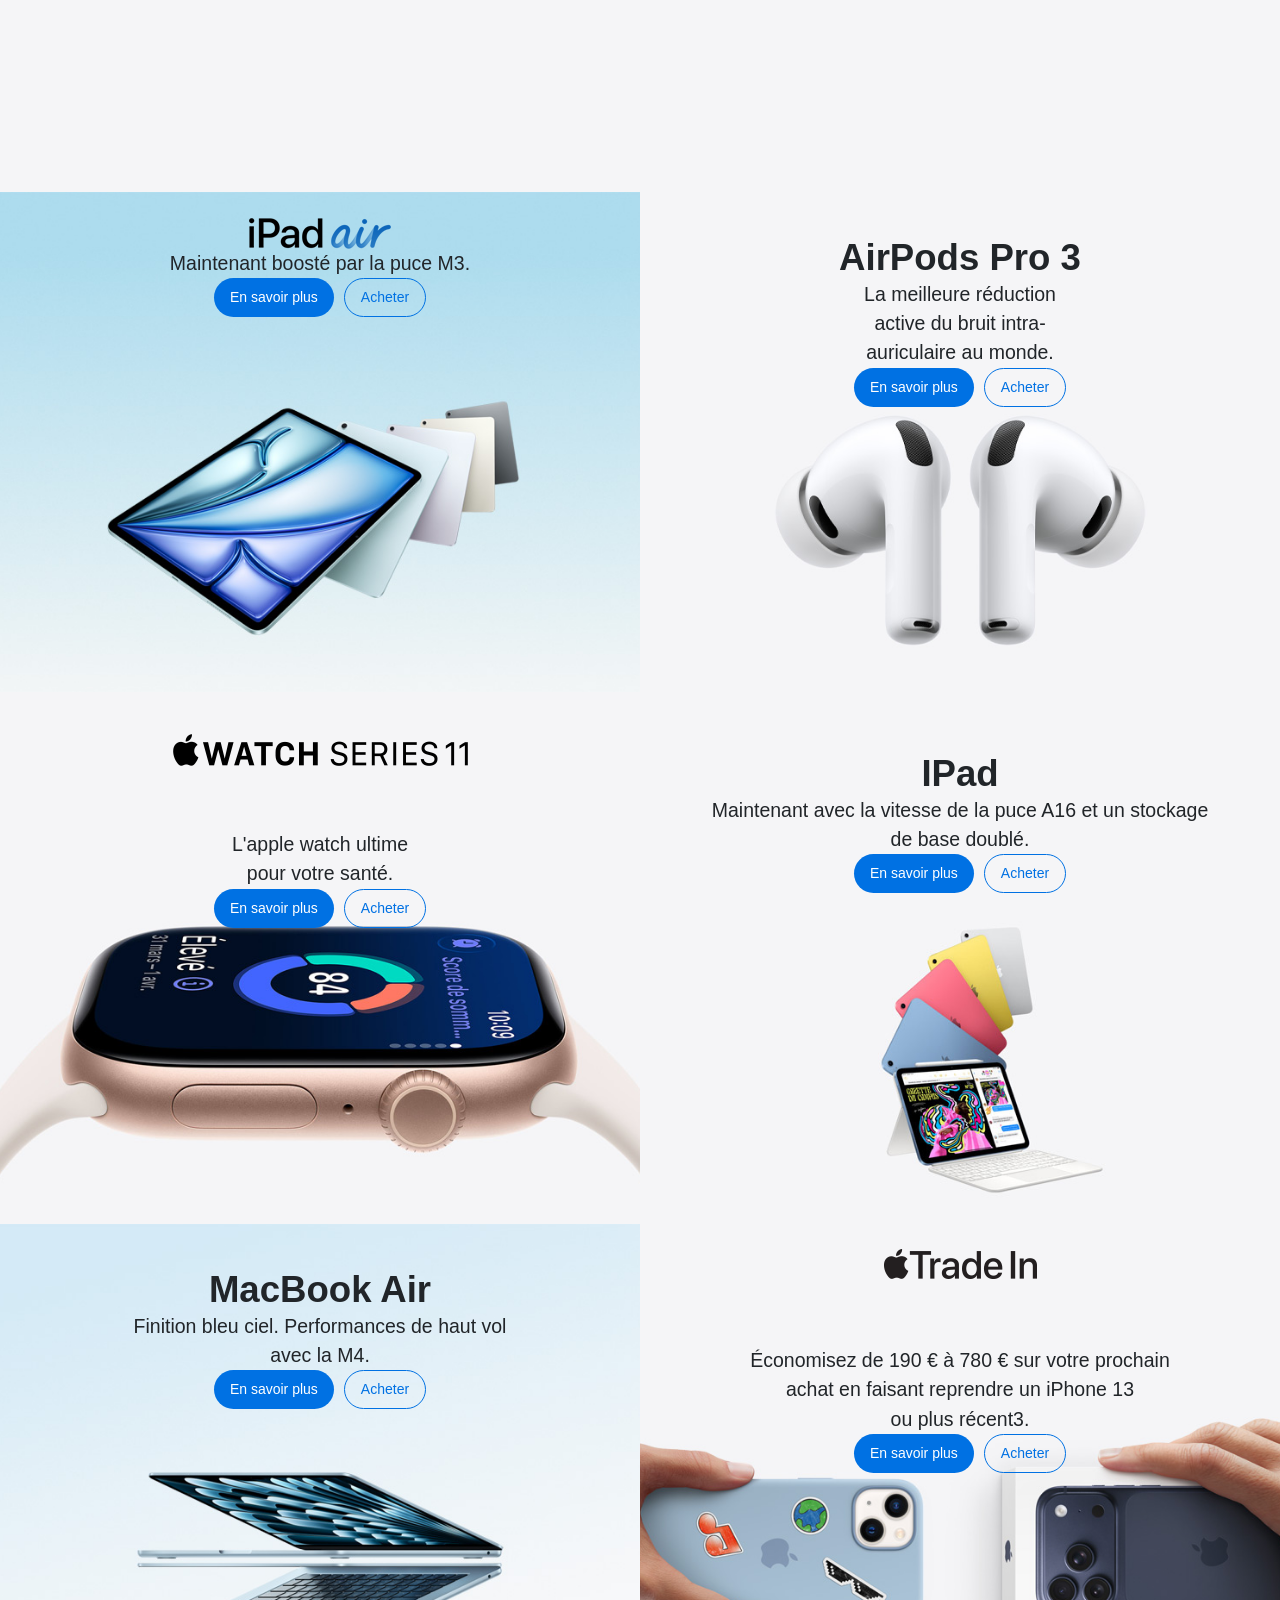
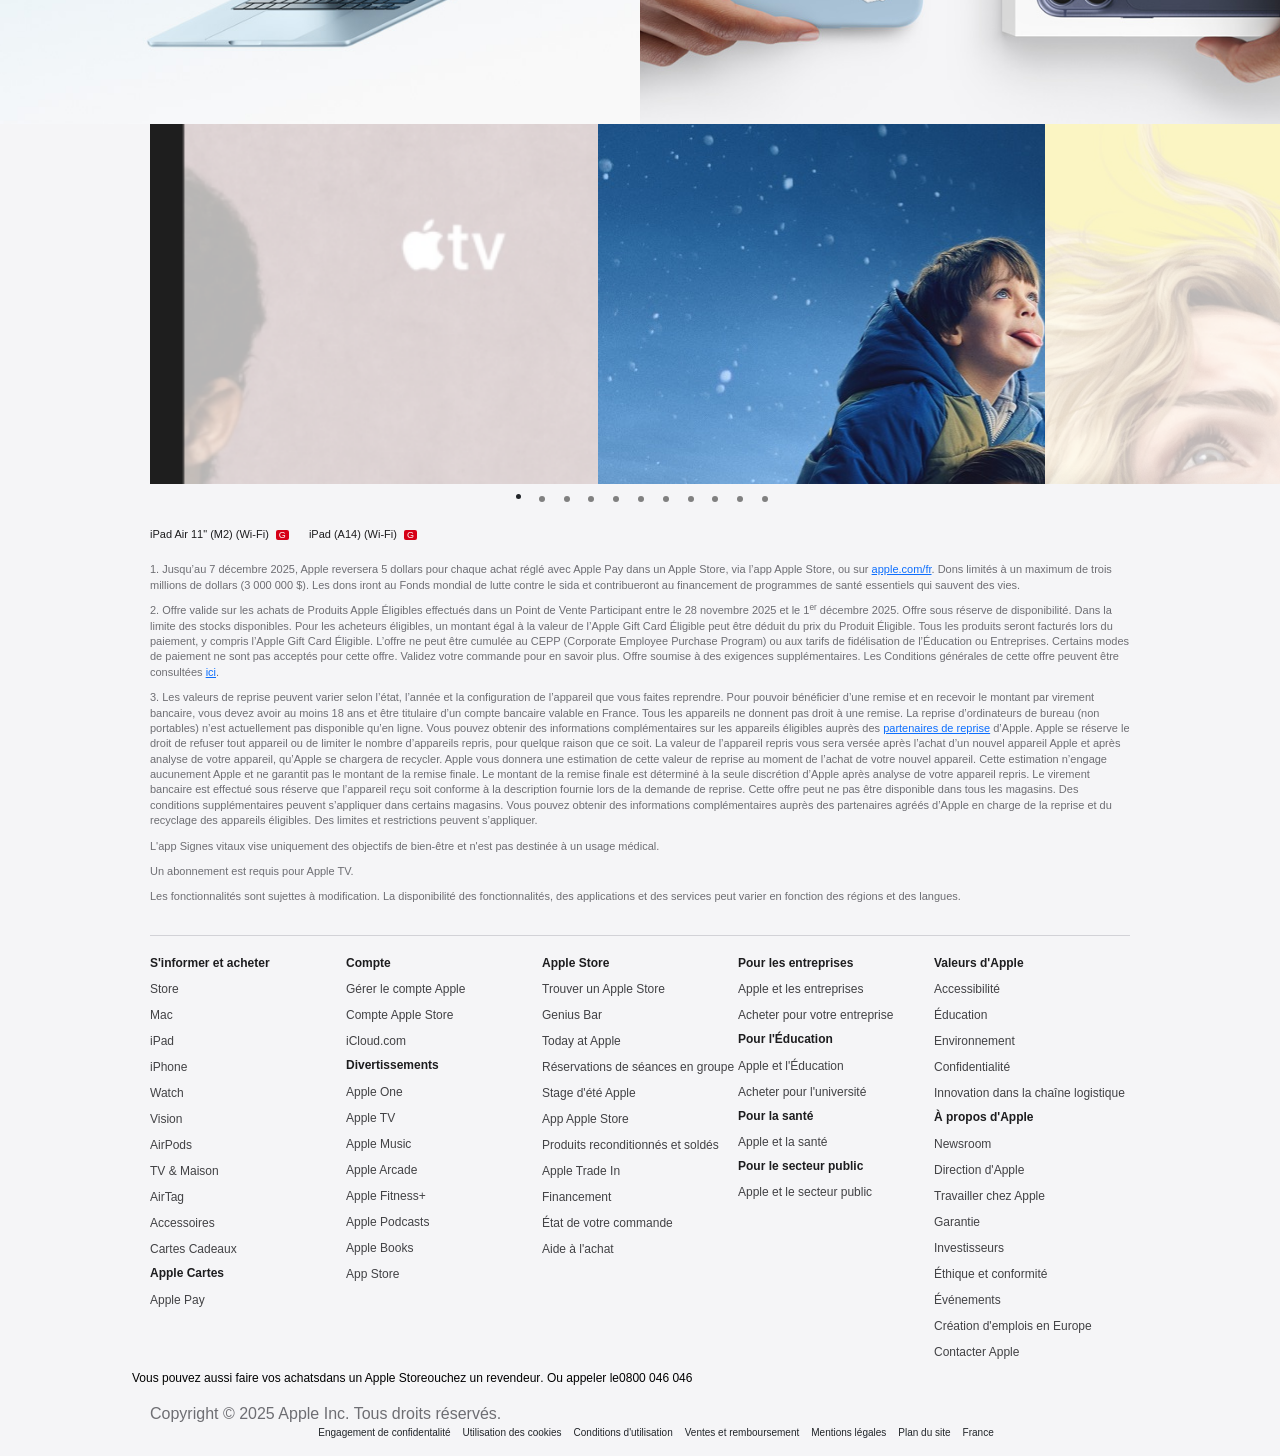
==== commit 47dbc7c8: "adding aria label" ====
--- a/apple.html
+++ b/apple.html
@@ -15,7 +15,7 @@
             <label for="state">Choose another country or region to see content specific to your location.</label>
             <div class="selector-actions">
 
-                <select class="custom-select">
+                <select aria-label="State" class="custom-select">
                     <option value="israel">Israel</option>
                 </select>
                 <button class="btn-continue">Continue</button>
--- a/style.css
+++ b/style.css
@@ -2,7 +2,7 @@
 
 body {
     font-family: "SF Pro Text", "Myriad Set Pro", "Helvetica Neue", Helvetica, Arial, sans-serif;
-    background-color: #f5f5f7;
+    background-color: #f5f5f7 !important; 
 }
 
 .logos{
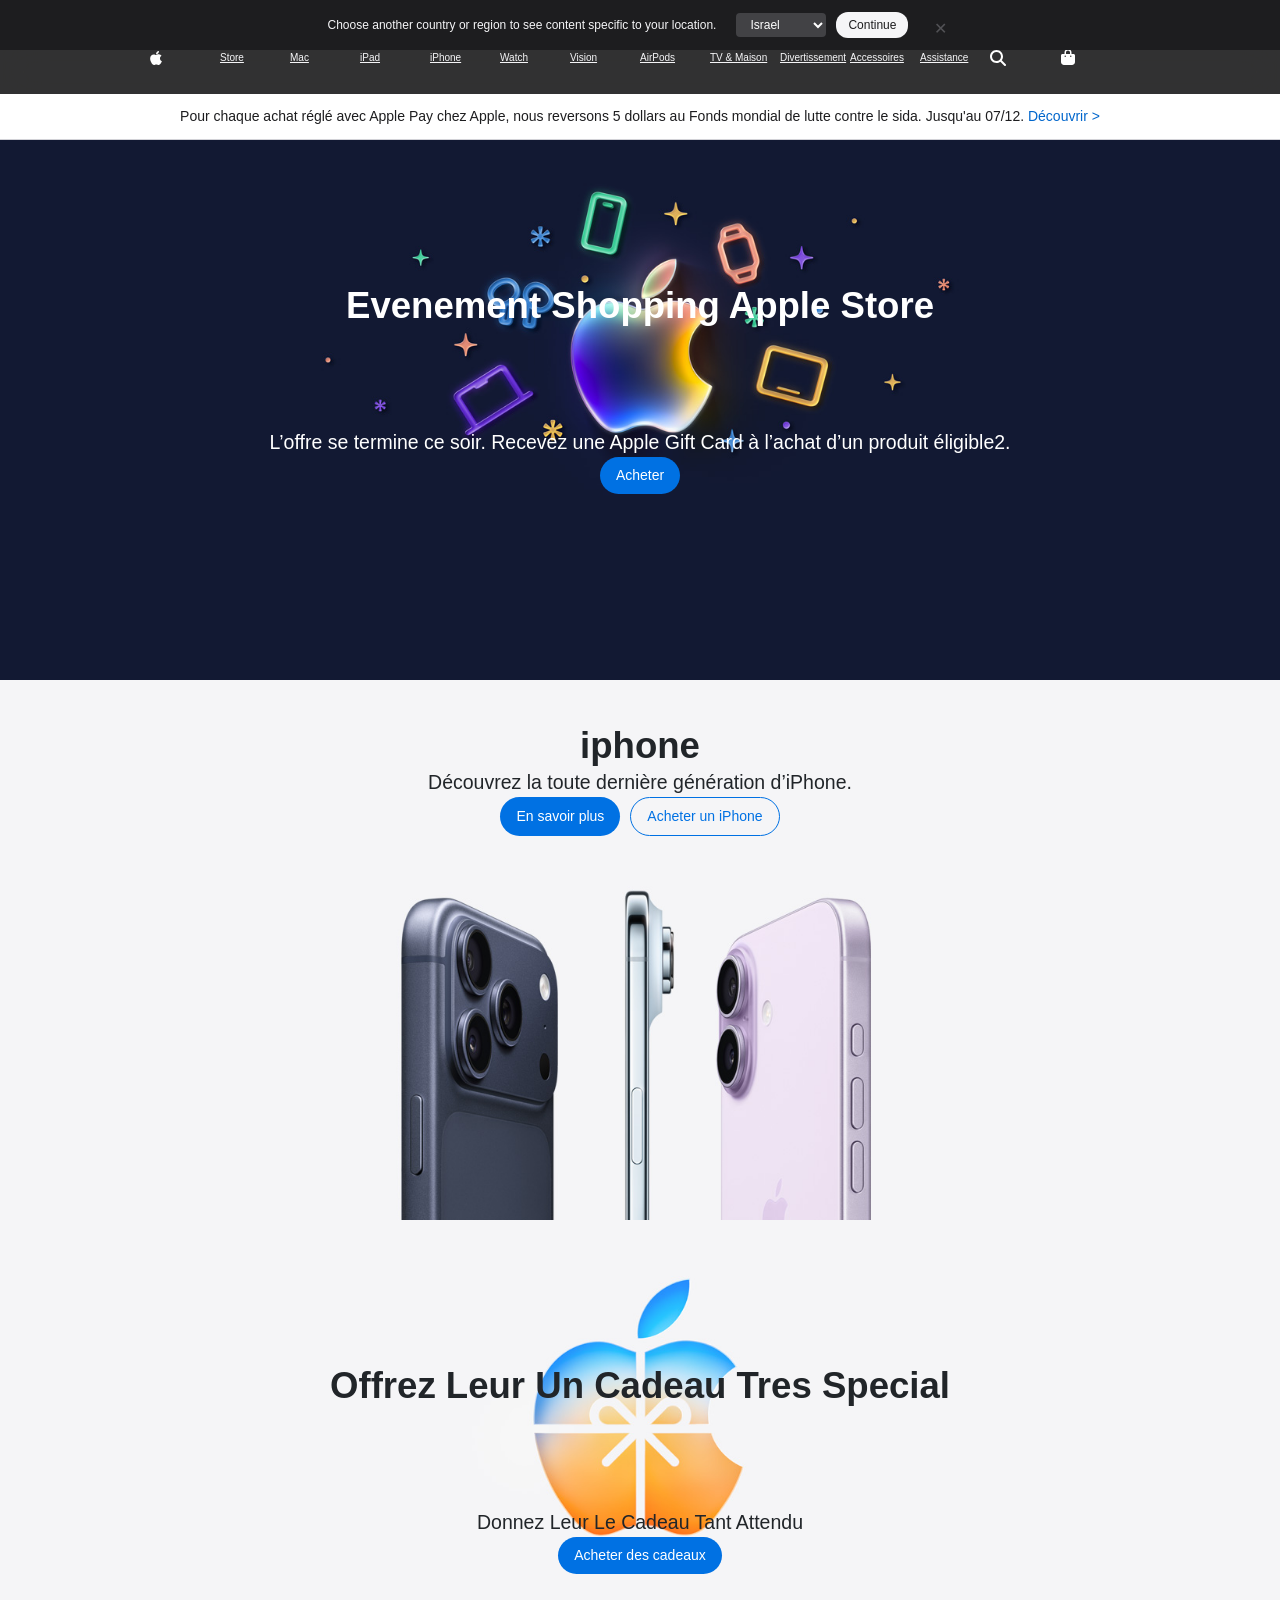
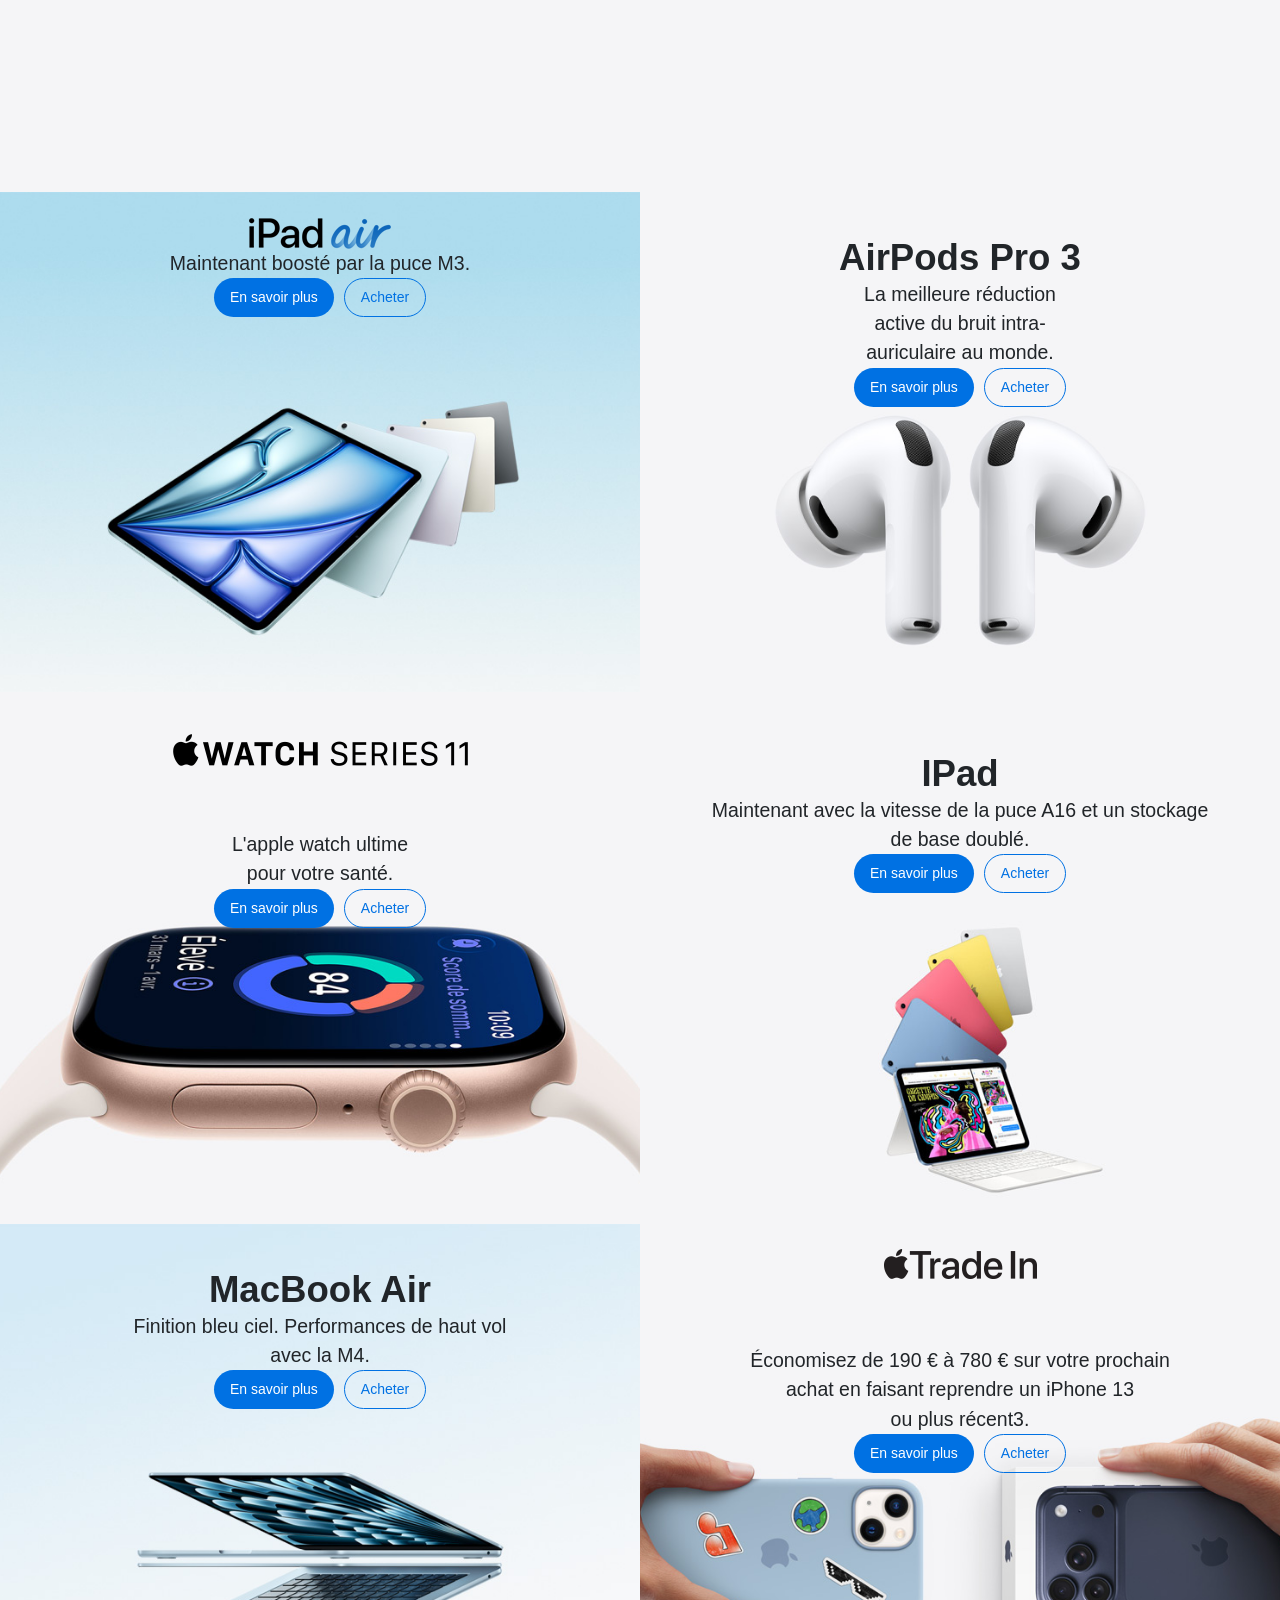
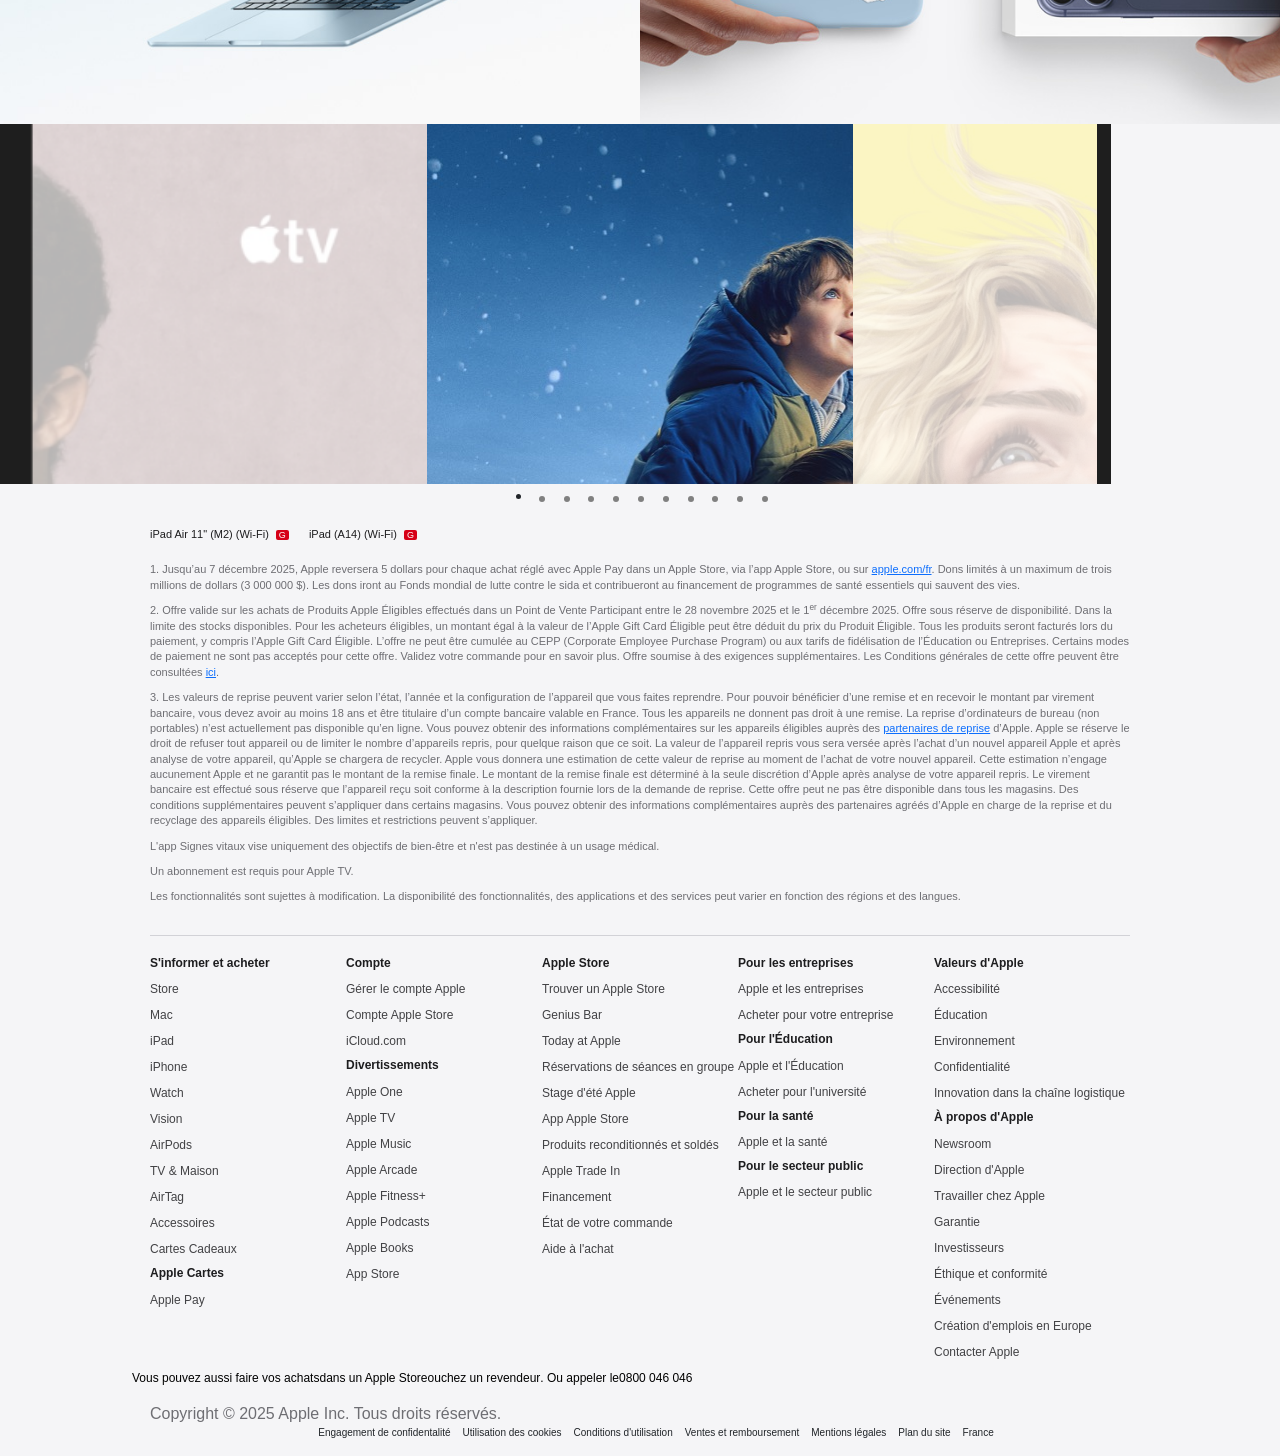
==== commit a762ac13: "tentative de decaler les images" ====
--- a/apple.html
+++ b/apple.html
@@ -1,11 +1,16 @@
 <!doctype html>
-<html>
+<html lang="fr">
 <head>
     <meta charset="utf-8">
     <meta name="viewport" content="width=device-width, initial-scale=1">
     <title>Apple</title>
     <link href="https://cdn.jsdelivr.net/npm/bootstrap@5.3.0/dist/css/bootstrap.min.css" rel="stylesheet">
     <link rel="stylesheet" href="style.css">
+    <meta property="og:title" content="Apple">
+    <meta property="og:description" content="Une reproduction de la page d'accueil d'Apple">
+    <meta property="og:image" content="https://store.storeimages.cdn-apple.com/1/as-images.apple.com/is/og-default?wid=1200&hei=630&fmt=jpeg&qlt=95&.v=1525370171638">
+    <meta name="author" content="Donovan">
+<meta name="description" content="Page d'accueil de google recréée en html">
 </head>
 <body>
 
@@ -156,7 +161,7 @@
         </div>
     </div>
 
-    <div class="row nav-list">
+    <div class="row">
             <div class=" col-4">
                 <div class= "bg7"></div>
             </div>
@@ -202,7 +207,7 @@
   </section>
 
   <nav class="sitemap-grid">
-    <div class="col-2 colf col-md-4 offset-2 offset-md-0">
+    <div class="col-2 colf col-md-4 ">
       <h3>S'informer et acheter</h3>
       <ul>
         <li>Store</li><li>Mac</li><li>iPad</li><li>iPhone</li><li>Watch</li><li>Vision</li><li>AirPods</li><li>TV & Maison</li><li>AirTag</li><li>Accessoires</li><li>Cartes Cadeaux</li>
@@ -211,7 +216,7 @@
       <ul><li>Apple Pay</li></ul>
     </div>
 
-    <div class="col-2 colf col-md-4 offset-2 offset-md-0">
+    <div class="col-2 colf col-md-4 ">
       <h3>Compte</h3>
       <ul>
         <li>Gérer le compte Apple</li><li>Compte Apple Store</li><li>iCloud.com</li>
@@ -222,14 +227,14 @@
       </ul>
     </div>
 
-    <div class="col-2 colf col-md-4 offset-2 offset-md-0">
+    <div class="col-2 colf col-md-4 ">
       <h3>Apple Store</h3>
       <ul>
         <li>Trouver un Apple Store</li><li>Genius Bar</li><li>Today at Apple</li><li>Réservations de séances en groupe</li><li>Stage d'été Apple</li><li>App Apple Store</li><li>Produits reconditionnés et soldés</li><li>Apple Trade In</li><li>Financement</li><li>État de votre commande</li><li>Aide à l'achat</li>
       </ul>
     </div>
 
-    <div class="col-2 colf col-md-4 offset-2 offset-md-0">
+    <div class="col-2 colf col-md-4 ">
       <h3>Pour les entreprises</h3>
       <ul><li>Apple et les entreprises</li><li>Acheter pour votre entreprise</li></ul>
       <h3 class="mt">Pour l'Éducation</h3>
@@ -240,7 +245,7 @@
       <ul><li>Apple et le secteur public</li></ul>
     </div>
 
-    <div class="col-2 colf col-md-4 offset-2 offset-md-0">
+    <div class="col-2 colf col-md-4 ">
       <h3>Valeurs d'Apple</h3>
       <ul>
         <li>Accessibilité</li><li>Éducation</li><li>Environnement</li><li>Confidentialité</li><li>Innovation dans la chaîne logistique</li>
